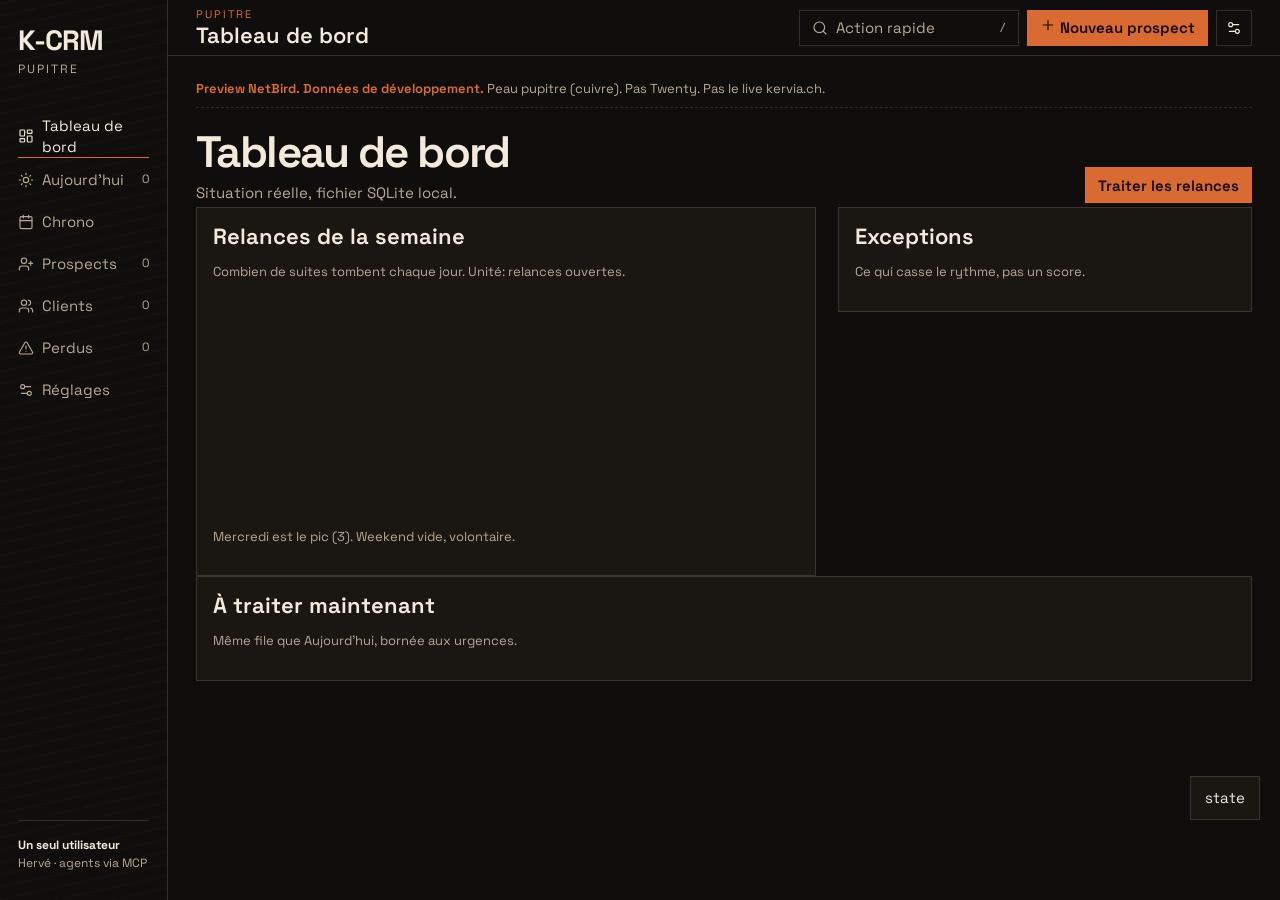
==== internal/webui/static/index.html @ 9d3b1133 "feat: email tab with N IMAP boxes and one SMTP sender Settings gains an Email tab. Add as many IMAP " ====
<!doctype html>
<html lang="fr-CH" data-theme="dark">
<head>
  <meta charset="utf-8">
  <meta name="viewport" content="width=device-width,initial-scale=1">
  <title>K-CRM</title>
  <script>
    (() => {
      try {
        const theme = localStorage.getItem("kcrm-alt-theme");
        document.documentElement.dataset.theme = theme === "light" ? "light" : "dark";
      } catch (_) {
        document.documentElement.dataset.theme = "dark";
      }
    })();
  </script>
  <link rel="stylesheet" href="pupitre.css">
</head>
<body>
  <svg width="0" height="0" aria-hidden="true" style="position:absolute">
    <defs>
      <symbol id="Settings2" viewBox="0 0 24 24"><path d="M14 17H5"/><path d="M19 7h-9"/><circle cx="17" cy="17" r="3"/><circle cx="7" cy="7" r="3"/></symbol>
      <symbol id="Minimize2" viewBox="0 0 24 24"><path d="m14 10 7-7"/><path d="M20 10h-6V4"/><path d="m3 21 7-7"/><path d="M4 14h6v6"/></symbol>
      <symbol id="Square" viewBox="0 0 24 24"><rect width="18" height="18" x="3" y="3" rx="2"/></symbol>
      <symbol id="Maximize2" viewBox="0 0 24 24"><path d="M15 3h6v6"/><path d="m21 3-7 7"/><path d="m3 21 7-7"/><path d="M9 21H3v-6"/></symbol>
      <symbol id="Search" viewBox="0 0 24 24"><circle cx="11" cy="11" r="8"/><path d="m21 21-4.3-4.3"/></symbol>
      <symbol id="Sun" viewBox="0 0 24 24"><circle cx="12" cy="12" r="4"/><path d="M12 2v2M12 20v2M4.93 4.93l1.41 1.41M17.66 17.66l1.41 1.41M2 12h2M20 12h2M4.93 19.07l1.41-1.41M17.66 6.34l1.41-1.41"/></symbol>
      <symbol id="Phone" viewBox="0 0 24 24"><path d="M22 16.92v3a2 2 0 0 1-2.18 2 19.8 19.8 0 0 1-8.63-3.07 19.5 19.5 0 0 1-6-6A19.8 19.8 0 0 1 2.12 4.18 2 2 0 0 1 4.11 2h3a2 2 0 0 1 2 1.72c.13.96.36 1.9.7 2.81a2 2 0 0 1-.45 2.11L8.09 9.91a16 16 0 0 0 6 6l1.27-1.27a2 2 0 0 1 2.11-.45c.91.34 1.85.57 2.81.7A2 2 0 0 1 22 16.92z"/></symbol>
      <symbol id="Mail" viewBox="0 0 24 24"><rect width="20" height="16" x="2" y="4" rx="2"/><path d="m22 7-8.97 5.7a1.94 1.94 0 0 1-2.06 0L2 7"/></symbol>
      <symbol id="Calendar" viewBox="0 0 24 24"><rect width="18" height="18" x="3" y="4" rx="2"/><path d="M16 2v4M8 2v4M3 10h18"/></symbol>
      <symbol id="Users" viewBox="0 0 24 24"><path d="M16 21v-2a4 4 0 0 0-4-4H6a4 4 0 0 0-4 4v2"/><circle cx="9" cy="7" r="4"/><path d="M22 21v-2a4 4 0 0 0-3-3.87M16 3.13a4 4 0 0 1 0 7.75"/></symbol>
      <symbol id="UserPlus" viewBox="0 0 24 24"><path d="M16 21v-2a4 4 0 0 0-4-4H6a4 4 0 0 0-4 4v2"/><circle cx="9" cy="7" r="4"/><line x1="19" x2="19" y1="8" y2="14"/><line x1="22" x2="16" y1="11" y2="11"/></symbol>
      <symbol id="Check" viewBox="0 0 24 24"><path d="M20 6 9 17l-5-5"/></symbol>
      <symbol id="AlertTriangle" viewBox="0 0 24 24"><path d="m21.73 18-8-14a2 2 0 0 0-3.48 0l-8 14A2 2 0 0 0 4 21h16a2 2 0 0 0 1.73-3"/><path d="M12 9v4M12 17h.01"/></symbol>
      <symbol id="LayoutDashboard" viewBox="0 0 24 24"><rect width="7" height="9" x="3" y="3" rx="1"/><rect width="7" height="5" x="14" y="3" rx="1"/><rect width="7" height="9" x="14" y="12" rx="1"/><rect width="7" height="5" x="3" y="16" rx="1"/></symbol>
      <symbol id="Plus" viewBox="0 0 24 24"><path d="M12 5v14M5 12h14"/></symbol>
    </defs>
  </svg>

  <a class="sr-only" href="#contenu">Aller au contenu</a>

  <div class="shell">
    <aside class="sidebar">
      <div class="brand-product">
        <img class="owner-avatar" id="ownerAvatar" alt="" hidden>
        <div>
          <div class="product-name">K-CRM</div>
          <div class="product-copy">pupitre</div>
        </div>
      </div>
      <nav class="nav" aria-label="Navigation principale">
        <button class="nav-btn" type="button" data-nav="dash" aria-current="page"><svg class="icon" aria-hidden="true"><use href="#LayoutDashboard"/></svg>Tableau de bord</button>
        <button class="nav-btn" type="button" data-nav="today"><svg class="icon" aria-hidden="true"><use href="#Sun"/></svg>Aujourd'hui<span class="count" data-count="today">0</span></button>
        <button class="nav-btn" type="button" data-nav="chrono"><svg class="icon" aria-hidden="true"><use href="#Calendar"/></svg>Chrono</button>
        <button class="nav-btn" type="button" data-nav="prospects"><svg class="icon" aria-hidden="true"><use href="#UserPlus"/></svg>Prospects<span class="count" data-count="prospects">0</span></button>
        <button class="nav-btn" type="button" data-nav="clients"><svg class="icon" aria-hidden="true"><use href="#Users"/></svg>Clients<span class="count" data-count="clients">0</span></button>
        <button class="nav-btn" type="button" data-nav="lost"><svg class="icon" aria-hidden="true"><use href="#AlertTriangle"/></svg>Perdus<span class="count" data-count="lost">0</span></button>
        <button class="nav-btn" type="button" data-nav="settings"><svg class="icon" aria-hidden="true"><use href="#Settings2"/></svg>Réglages</button>
      </nav>
      <div class="sidebar-foot">
        <strong>Un seul utilisateur</strong>
        <span>Hervé · agents via MCP</span>
      </div>
    </aside>

    <main class="main">
      <header class="topbar">
        <div class="crumb">
          <small>Pupitre</small>
          <strong id="pageTitle">Tableau de bord</strong>
        </div>
        <div class="top-actions">
          <button class="search-btn" type="button" id="searchBtn" aria-label="Rechercher">
            <svg class="icon" aria-hidden="true"><use href="#Search"/></svg>
            <span>Action rapide</span>
            <kbd>/</kbd>
          </button>
          <button class="btn primary" type="button" id="newPersonBtn">
            <svg class="icon" aria-hidden="true"><use href="#Plus"/></svg>
            <span>Nouveau prospect</span>
          </button>
          <button class="icon-button" id="preferencesTrigger" type="button" aria-label="Ouvrir les préférences d'interface" aria-controls="preferences" aria-expanded="false">
            <svg class="icon" aria-hidden="true"><use href="#Settings2"/></svg>
          </button>
          <section class="preferences" id="preferences" aria-labelledby="preferencesTitle" hidden>
            <h2 id="preferencesTitle">Interface</h2>
            <p>Sombre par défaut, papier en option. Pas les cinq thèmes Kervia.</p>
            <div class="setting">
              <div class="setting-head"><strong>Ambiance</strong><span id="themeStatus">Sombre</span></div>
              <div class="swatches" role="group" aria-label="Ambiance">
                <button class="chip-btn" type="button" data-theme-option="dark" aria-pressed="true">Sombre</button>
                <button class="chip-btn" type="button" data-theme-option="light" aria-pressed="false">Papier</button>
              </div>
            </div>
          </section>
        </div>
      </header>

      <div class="banner" role="status">
        <strong>Preview NetBird. Données de développement.</strong>
        Peau pupitre (cuivre). Pas Twenty. Pas le live kervia.ch.
      </div>

      <div class="content" id="contenu">
        <section class="view" id="view-dash">
          <div class="view-head">
            <div>
              <h1>Tableau de bord</h1>
              <p id="dashPeriod">Situation réelle, fichier SQLite local.</p>
            </div>
            <button class="btn primary" type="button" data-nav="today">Traiter les relances</button>
          </div>
          <div class="filters" data-filter-bar></div>
          <div class="kpis" id="dashKpis"></div>
          <div class="layout">
            <article class="panel">
              <div class="card-head">
                <div>
                  <h2>Relances de la semaine</h2>
                  <p>Combien de suites tombent chaque jour. Unité: relances ouvertes.</p>
                </div>
              </div>
              <div class="chart" id="dashChart" role="img" aria-labelledby="dashChartCaption"></div>
              <p class="chart-caption" id="dashChartCaption">Mercredi est le pic (3). Weekend vide, volontaire.</p>
              <table class="sr-only" id="dashChartTable">
                <caption>Relances par jour</caption>
                <thead><tr><th>Jour</th><th>Relances</th></tr></thead>
                <tbody></tbody>
              </table>
            </article>
            <aside class="panel">
              <h2>Exceptions</h2>
              <p>Ce qui casse le rythme, pas un score.</p>
              <div class="stack" id="dashAlerts"></div>
            </aside>
          </div>
          <div class="panel">
            <h2>À traiter maintenant</h2>
            <p>Même file que Aujourd'hui, bornée aux urgences.</p>
            <div class="stack" id="dashNow"></div>
          </div>
        </section>

        <section class="view" id="view-today" hidden>
          <div class="view-head">
            <div>
              <h1>Relances du jour</h1>
              <p>Le moteur: en retard d'abord, puis aujourd'hui, puis les prospects sans suite.</p>
            </div>
          </div>
          <div class="filters" data-filter-bar></div>
          <div class="layout">
            <div class="stack" id="todayList"></div>
            <aside class="panel" id="todayDetail" aria-live="polite"></aside>
          </div>
        </section>

        <section class="view" id="view-chrono" hidden>
          <div class="view-head">
            <div>
              <h1>Chrono</h1>
              <p>Une ligne. Les jours sont des jalons, les gens des nœuds.</p>
            </div>
          </div>
          <div class="filters" data-filter-bar></div>
          <div id="chronoList" class="chrono"></div>
        </section>

        <section class="view" id="view-prospects" hidden>
          <div class="view-head">
            <div>
              <h1>Prospects</h1>
              <p>Monde séparé. Un prospect sans relance future est cassé.</p>
            </div>
            <button class="btn primary" type="button" id="newPersonBtn2">Nouveau prospect</button>
          </div>
          <div class="filters" data-filter-bar></div>
          <div class="stack" id="prospectList"></div>
        </section>

        <section class="view" id="view-clients" hidden>
          <div class="view-head">
            <div>
              <h1>Clients</h1>
              <p>Lead validé seulement. Le suivi n'est pas obligatoire.</p>
            </div>
          </div>
          <div class="filters" data-filter-bar></div>
          <div class="stack" id="clientList"></div>
        </section>

        <section class="view" id="view-lost" hidden>
          <div class="view-head">
            <div>
              <h1>Perdus</h1>
              <p>Prospects clos. Ils restent cherchables.</p>
            </div>
          </div>
          <div class="filters" data-filter-bar></div>
          <div class="stack" id="lostList"></div>
        </section>

        <section class="view" id="view-person" hidden>
          <div class="view-head">
            <div>
              <h1 id="personTitle">Fiche</h1>
              <p id="personSub"></p>
            </div>
            <button class="btn ghost" type="button" data-nav="today">Retour</button>
          </div>
          <div class="layout">
            <article class="panel" id="personScene"></article>
            <aside class="panel" id="personActions"></aside>
          </div>
        </section>

        <section class="view" id="view-settings" hidden>
          <div class="view-head">
            <div>
              <h1>Réglages</h1>
              <p>Toi, le 2FA, les clés agent, le mail. Rien d'une équipe.</p>
            </div>
            <button class="btn ghost" type="button" id="logoutBtn">Se déconnecter</button>
          </div>
          <div class="settings-tabs" role="tablist" aria-label="Réglages">
            <button class="settings-tab" type="button" data-settings-tab="compte" role="tab" aria-selected="true" id="tabCompte">Compte</button>
            <button class="settings-tab" type="button" data-settings-tab="email" role="tab" aria-selected="false" id="tabEmail">Email</button>
          </div>
          <div class="settings-grid" id="settingsPaneCompte" role="tabpanel" aria-labelledby="tabCompte">
            <article class="panel">
              <h2>Profil</h2>
              <p>Identifiant unique. L'avatar s'affiche dans la barre.</p>
              <div class="avatar-row">
                <img class="owner-avatar lg" id="settingsAvatar" alt="" hidden>
                <div class="avatar-fallback" id="settingsAvatarFallback">H</div>
                <div>
                  <p class="setting-id" id="settingsUser">-</p>
                  <button class="btn" type="button" id="avatarPick">Choisir une photo</button>
                  <input id="avatarFile" type="file" accept="image/jpeg,image/png" hidden>
                </div>
              </div>
              <p class="form-error" id="avatarErr" aria-live="polite"></p>
            </article>

            <article class="panel">
              <h2>Ambiance</h2>
              <p>Sombre par défaut, papier en option.</p>
              <div class="swatches" role="group" aria-label="Ambiance">
                <button class="chip-btn" type="button" data-theme-option="dark" aria-pressed="true">Sombre</button>
                <button class="chip-btn" type="button" data-theme-option="light" aria-pressed="false">Papier</button>
              </div>
            </article>

            <article class="panel">
              <h2>Mot de passe</h2>
              <p>Dix caractères minimum. Le code 2FA confirme le changement.</p>
              <form class="gate-form" id="passwordForm">
                <div class="field"><label for="pwCurrent">Actuel</label><input id="pwCurrent" type="password" required autocomplete="current-password"></div>
                <div class="field"><label for="pwNext">Nouveau</label><input id="pwNext" type="password" required minlength="10" autocomplete="new-password"></div>
                <div class="field"><label for="pwCode">Code 2FA</label><input id="pwCode" inputmode="numeric" maxlength="6" required></div>
                <p class="form-error" id="pwErr" aria-live="polite"></p>
                <button class="btn primary" type="submit">Changer le mot de passe</button>
              </form>
            </article>

            <article class="panel">
              <h2>2FA</h2>
              <p>Obligatoire. Un nouvel authenticator remplace l'ancien après confirmation.</p>
              <form class="gate-form" id="totpStartForm">
                <div class="field"><label for="totpPass">Mot de passe</label><input id="totpPass" type="password" required></div>
                <div class="field"><label for="totpOld">Code actuel</label><input id="totpOld" inputmode="numeric" maxlength="6" required></div>
                <button class="btn" type="submit">Générer un nouveau secret</button>
              </form>
              <form class="gate-form" id="totpConfirmForm" hidden>
                <p class="secret-box" id="totpSecret"></p>
                <div class="field"><label for="totpNew">Nouveau code</label><input id="totpNew" inputmode="numeric" maxlength="6" required></div>
                <button class="btn primary" type="submit">Activer ce 2FA</button>
              </form>
              <p class="form-error" id="totpErr" aria-live="polite"></p>
            </article>

            <article class="panel settings-wide">
              <h2>Clés agent</h2>
              <p>API et MCP. Le secret n'apparaît qu'une fois. Il en faut au moins une.</p>
              <form class="key-create" id="keyForm">
                <div class="field"><label for="keyName">Nom</label><input id="keyName" required placeholder="rita, hermes, mac…"></div>
                <button class="btn primary" type="submit">Créer une clé</button>
              </form>
              <p class="secret-box" id="keyOnce" hidden></p>
              <div class="stack" id="keyList"></div>
              <p class="form-error" id="keyErr" aria-live="polite"></p>
            </article>

            <article class="panel settings-wide">
              <h2>Sauvegardes</h2>
              <p>Copies SQLite locales. Restaurer remplace le carnet au prochain démarrage.</p>
              <button class="btn primary" type="button" id="backupNow">Sauvegarder maintenant</button>
              <div class="stack" id="backupList"></div>
              <p class="form-error" id="backupErr" aria-live="polite"></p>
            </article>
          </div>
          <div class="settings-grid" id="settingsPaneEmail" role="tabpanel" aria-labelledby="tabEmail" hidden>
            <article class="panel settings-wide">
              <h2>Compte d'envoi</h2>
              <p>Un seul. SMTP. Sert à envoyer. Mot de passe jamais réaffiché. Tester authentifie sans envoyer de message.</p>
              <form class="mail-form" id="smtpForm">
                <input id="smtpId" type="hidden">
                <div class="field"><label for="smtpName">Nom</label><input id="smtpName" required placeholder="Net6 envoi"></div>
                <div class="field"><label for="smtpHost">Hôte</label><input id="smtpHost" required placeholder="smtp.net6.ch" autocomplete="off"></div>
                <div class="field"><label for="smtpPort">Port</label><input id="smtpPort" inputmode="numeric" placeholder="587"></div>
                <div class="field"><label for="smtpSec">Sécurité</label>
                  <select id="smtpSec">
                    <option value="starttls" selected>STARTTLS</option>
                    <option value="tls">TLS</option>
                    <option value="none">Aucune</option>
                  </select>
                </div>
                <div class="field"><label for="smtpUser">Identifiant</label><input id="smtpUser" required autocomplete="off"></div>
                <div class="field"><label for="smtpPass">Mot de passe</label><input id="smtpPass" type="password" autocomplete="new-password" placeholder="inchangé si vide"></div>
                <div class="field"><label for="smtpFrom">Adresse d'envoi</label><input id="smtpFrom" required placeholder="herve@net6.ch"></div>
                <div class="mail-actions">
                  <button class="btn primary" type="submit">Enregistrer</button>
                  <button class="btn" type="button" id="smtpTest">Tester</button>
                </div>
              </form>
              <p class="secret-box" id="smtpOut" hidden></p>
              <p class="form-error" id="smtpErr" aria-live="polite"></p>
            </article>

            <article class="panel settings-wide">
              <h2>Boîtes à collecter</h2>
              <p>Autant que tu veux. IMAP. Préfère un dossier dédié plutôt que toute la boîte. Tester ouvre une session et se déconnecte, sans lire le courrier. Pas de relève automatique.</p>
              <form class="mail-form" id="imapForm">
                <div class="field"><label for="imapName">Nom</label><input id="imapName" required placeholder="CRM net6"></div>
                <div class="field"><label for="imapHost">Hôte</label><input id="imapHost" required placeholder="imap.net6.ch" autocomplete="off"></div>
                <div class="field"><label for="imapPort">Port</label><input id="imapPort" inputmode="numeric" placeholder="993"></div>
                <div class="field"><label for="imapSec">Sécurité</label>
                  <select id="imapSec">
                    <option value="tls" selected>TLS</option>
                    <option value="starttls">STARTTLS</option>
                    <option value="none">Aucune</option>
                  </select>
                </div>
                <div class="field"><label for="imapUser">Identifiant</label><input id="imapUser" required autocomplete="off"></div>
                <div class="field"><label for="imapPass">Mot de passe</label><input id="imapPass" type="password" required autocomplete="new-password"></div>
                <div class="field"><label for="imapFolder">Dossier</label><input id="imapFolder" placeholder="INBOX" value="INBOX"></div>
                <div class="mail-actions">
                  <button class="btn primary" type="submit">Ajouter</button>
                </div>
              </form>
              <div class="stack" id="imapList"></div>
              <p class="form-error" id="imapErr" aria-live="polite"></p>
            </article>

            <article class="panel settings-wide">
              <h2>Parseur</h2>
              <p>RFC822 à la main. Une note seulement si l'expéditeur (ou un destinataire) est déjà au carnet. Listes, bounces, noreply, réponses auto et messages vides : refusés. Jamais de nouvelle fiche.</p>
              <form id="ingestForm">
                <div class="field"><label for="ingestFile">Fichier .eml</label><input id="ingestFile" type="file" accept=".eml,message/rfc822,text/plain"></div>
                <div class="field"><label for="ingestRaw">Ou message brut</label><textarea id="ingestRaw" rows="8" placeholder="From: …"></textarea></div>
                <button class="btn primary" type="submit">Parser et classer</button>
              </form>
              <p id="ingestOut" class="secret-box" hidden></p>
              <p class="form-error" id="ingestErr" aria-live="polite"></p>
            </article>
          </div>
        </section>
      </div>
    </main>
  </div>

  <nav class="mobile-nav" aria-label="Navigation mobile">
    <button class="nav-btn" type="button" data-nav="dash" aria-current="page"><svg class="icon" aria-hidden="true"><use href="#LayoutDashboard"/></svg>Tableau</button>
    <button class="nav-btn" type="button" data-nav="today"><svg class="icon" aria-hidden="true"><use href="#Sun"/></svg>Relances</button>
    <button class="nav-btn" type="button" data-nav="chrono"><svg class="icon" aria-hidden="true"><use href="#Calendar"/></svg>Chrono</button>
    <button class="nav-btn" type="button" data-nav="prospects"><svg class="icon" aria-hidden="true"><use href="#UserPlus"/></svg>Prospects</button>
    <button class="nav-btn" type="button" data-nav="clients"><svg class="icon" aria-hidden="true"><use href="#Users"/></svg>Clients</button>
    <button class="nav-btn" type="button" data-nav="lost"><svg class="icon" aria-hidden="true"><use href="#AlertTriangle"/></svg>Perdus</button>
  </nav>

  <div class="overlay" id="dialog" hidden>
    <form class="dialog" id="dialogForm">
      <h2 id="dialogTitle">Action</h2>
      <p id="dialogCopy"></p>
      <div class="field" id="dialogFieldWrap">
        <label for="dialogField">Nouvelle date</label>
        <input id="dialogField" name="value" type="date">
      </div>
      <div class="field" id="dialogWhyWrap" hidden>
        <label for="dialogWhy">Pourquoi</label>
        <input id="dialogWhy" name="why">
      </div>
      <div class="field" id="dialogNoteWrap" hidden>
        <label for="dialogNote">Note</label>
        <textarea id="dialogNote" name="note" rows="4"></textarea>
      </div>
      <div class="dialog-foot">
        <button class="btn ghost" type="button" id="dialogCancel">Annuler</button>
        <button class="btn primary" type="submit" id="dialogOk">Confirmer</button>
      </div>
    </form>
  </div>

  <div class="overlay" id="create" hidden>
    <form class="dialog" id="createForm">
      <h2>Nouveau prospect</h2>
      <p>Toujours un prospect. Client seulement après validation du lead. Une relance à venir est obligatoire.</p>
      <div class="form-grid">
        <div class="field"><label for="cName">Nom</label><input id="cName" name="name" required autocomplete="name"></div>
        <div class="field"><label for="cOrg">Organisation</label><input id="cOrg" name="org"></div>
        <div class="field"><label for="cPole">Pôle</label>
          <select id="cPole" name="pole" required>
            <option value="Kervia">Kervia</option>
            <option value="Exonik">Exonik</option>
            <option value="EmoSana">EmoSana</option>
            <option value="OP3">OP3</option>
            <option value="perso">perso</option>
          </select>
        </div>
        <div class="field"><label for="cPhone">Téléphone</label><input id="cPhone" name="phone" type="tel"></div>
        <div class="field"><label for="cMail">E-mail</label><input id="cMail" name="email" type="email"></div>
        <div class="field full"><label for="cLead">Besoin, une phrase</label><input id="cLead" name="lead" required></div>
        <div class="field"><label for="cWhen">Première relance</label><input id="cWhen" name="when" type="date" required></div>
        <div class="field"><label for="cWhy">Pourquoi relancer</label><input id="cWhy" name="why" required></div>
      </div>
      <p class="form-error" id="createError" aria-live="polite"></p>
      <div class="dialog-foot">
        <button class="btn ghost" type="button" id="createCancel">Annuler</button>
        <button class="btn primary" type="submit">Créer le prospect</button>
      </div>
    </form>
  </div>

  <div class="overlay" id="palette" hidden>
    <div class="dialog palette" role="dialog" aria-label="Action rapide">
      <input id="paletteInput" type="search" placeholder="Nom, note, téléphone, verbe…" autocomplete="off">
      <p class="palette-hint">N nouveau · 1 fait demain · Esc ferme</p>
      <div class="palette-list" id="paletteList"></div>
    </div>
  </div>

  <input id="importFile" type="file" accept=".csv,text/csv" hidden>

  <div class="toast" id="toast" hidden role="status"></div>
  <p class="sr-only" id="interfaceAnnouncement" aria-live="polite"></p>

  <script src="app.js"></script>
</body>
</html>
---- internal/webui/static/pupitre.css ----
@font-face {
  font-family: "Space Grotesk";
  src: url("fonts/SpaceGrotesk-Variable.woff2") format("woff2");
  font-weight: 400 700;
  font-style: normal;
  font-display: swap;
}

:root {
  --ink: #100e0c;
  --ink-2: #1a1612;
  --paper: #efe4cf;
  --ivory: #f3eadc;
  --mute: #b9a894;
  --line: rgba(243, 234, 220, 0.14);
  --copper: #d86a32;
  --copper-ink: #1a0d06;
  --danger: #e24b4b;
  --wait: #e0a54a;
  --ok: #6ea37a;
  --display: "Space Grotesk", ui-sans-serif, system-ui, sans-serif;
  --sans: "Space Grotesk", ui-sans-serif, system-ui, sans-serif;
  --bg: var(--ink);
  --fg: var(--ivory);
  --surface: var(--ink-2);
  --pad: 20px;
}

html[data-theme="light"] {
  --bg: #efe4cf;
  --fg: #1a1612;
  --surface: #f7f0e4;
  --mute: #6d6154;
  --line: rgba(26, 22, 18, 0.14);
  --copper: #b3501f;
  --copper-ink: #fff7ee;
}

*, *::before, *::after { box-sizing: border-box; }
html, body { min-height: 100%; }
body {
  margin: 0;
  background: var(--bg);
  color: var(--fg);
  font: 15px/1.45 var(--sans);
}
button, input, select, textarea { font: inherit; color: inherit; }
button { touch-action: manipulation; cursor: pointer; }

.sr-only {
  position: absolute; width: 1px; height: 1px; overflow: hidden;
  clip: rect(0,0,0,0); white-space: nowrap; border: 0; padding: 0; margin: -1px;
}

.icon {
  width: 16px; height: 16px; fill: none; stroke: currentColor;
  stroke-width: 1.7; stroke-linecap: round; stroke-linejoin: round; flex: 0 0 auto;
}

.shell {
  min-height: 100vh;
  display: grid;
  grid-template-columns: 168px minmax(0, 1fr);
}

.sidebar {
  position: sticky; top: 0; height: 100vh;
  padding: 28px 18px;
  border-right: 1px solid var(--line);
  display: flex; flex-direction: column;
  background:
    repeating-linear-gradient(
      -12deg,
      transparent,
      transparent 11px,
      rgba(216, 106, 50, 0.04) 11px,
      rgba(216, 106, 50, 0.04) 12px
    );
}

.brand-product { display: flex; align-items: center; gap: 12px; }
.owner-avatar {
  width: 40px; height: 40px; object-fit: cover;
  border: 1px solid var(--line); background: var(--surface);
}
a.chip { text-decoration: none; color: inherit; }
.owner-avatar.lg { width: 72px; height: 72px; }
.avatar-fallback {
  width: 72px; height: 72px; display: grid; place-items: center;
  border: 1px solid var(--line); background: var(--copper); color: var(--copper-ink);
  font: 700 22px/1 var(--display);
}
.avatar-row { display: flex; align-items: center; gap: 16px; }
.setting-id { margin: 0 0 8px; font: 600 20px/1.2 var(--display); }
.settings-grid {
  display: grid; gap: 16px;
  grid-template-columns: repeat(auto-fit, minmax(280px, 1fr));
}
.settings-wide { grid-column: 1 / -1; }
.settings-tabs { display: flex; gap: 8px; margin: 0 0 16px; }
.settings-tab {
  min-height: 44px;
  padding: 0 16px;
  border: 1px solid var(--line);
  background: transparent;
  color: var(--mute);
}
.settings-tab[aria-selected="true"] {
  background: var(--copper);
  color: var(--copper-ink);
  border-color: var(--copper);
}
.mail-form {
  display: grid;
  gap: 12px;
  grid-template-columns: repeat(auto-fit, minmax(180px, 1fr));
}
.mail-form .mail-actions { grid-column: 1 / -1; display: flex; gap: 8px; }
.mail-form select {
  min-height: 44px;
  width: 100%;
  border: 1px solid var(--line);
  background: var(--bg);
  color: var(--fg);
  padding: 0 12px;
}
.key-create { display: flex; gap: 8px; align-items: end; }
.key-create .field { flex: 1; margin: 0; }
.key-row {
  display: flex; align-items: center; gap: 12px;
  padding: 10px 0; border-bottom: 1px solid var(--line);
}
.key-row code { color: var(--mute); font-size: 12px; }
.product-name {
  margin: 0;
  font: 700 28px/0.9 var(--display);
  letter-spacing: -0.04em;
  text-transform: none;
}
.product-copy {
  margin-top: 8px;
  color: var(--mute);
  font-size: 12px;
  letter-spacing: 0.16em;
  text-transform: uppercase;
}

.nav { display: grid; gap: 2px; margin-top: 36px; }
.nav-btn {
  min-height: 40px;
  display: flex; align-items: center; gap: 8px;
  width: 100%; padding: 0;
  border: 0; background: transparent;
  color: var(--mute); text-align: left;
}
.nav-btn .count {
  margin-left: auto; font-variant-numeric: tabular-nums; font-size: 12px;
}
.nav-btn[aria-current="page"] {
  color: var(--fg);
  box-shadow: inset 0 -1px 0 var(--copper);
}

.sidebar-foot {
  margin-top: auto; padding-top: 16px;
  border-top: 1px solid var(--line);
  color: var(--mute); font-size: 12px;
}
.sidebar-foot strong { display: block; color: var(--fg); font-family: var(--display); }

.main { min-width: 0; }
.topbar {
  position: relative;
  height: 56px;
  display: flex; align-items: center; gap: 16px;
  padding: 0 28px;
  border-bottom: 1px solid var(--line);
}
.crumb small {
  display: block;
  color: var(--copper);
  font-size: 11px;
  letter-spacing: 0.18em;
  text-transform: uppercase;
}
.crumb strong {
  font: 600 22px/1.1 var(--display);
}

.top-actions { margin-left: auto; display: flex; align-items: center; gap: 8px; }

.icon-button, .search-btn, .btn, .chip-btn {
  min-height: 36px;
  border: 1px solid var(--line);
  background: transparent;
  color: var(--fg);
  padding: 0 12px;
}
.icon-button { width: 36px; padding: 0; display: grid; place-items: center; }
.search-btn {
  min-width: 220px; display: inline-flex; align-items: center; gap: 8px; color: var(--mute);
}
.search-btn kbd { margin-left: auto; font-size: 11px; color: var(--mute); }
.btn.primary { background: var(--copper); color: var(--copper-ink); border-color: var(--copper); font-weight: 650; }
.btn.ghost { border-color: transparent; color: var(--mute); }
.btn.danger { color: var(--danger); border-color: var(--danger); }

.icon-button:focus-visible, .search-btn:focus-visible, .btn:focus-visible,
.nav-btn:focus-visible, .chip-btn:focus-visible, .relance:focus-visible, .person-row:focus-visible {
  outline: 2px solid var(--copper); outline-offset: 3px;
}

.preferences {
  position: absolute; top: 56px; right: 28px; z-index: 40;
  width: 280px; padding: 16px;
  border: 1px solid var(--line); background: var(--surface);
}
.preferences[hidden] { display: none; }
.preferences h2 { margin: 0; font: 600 20px/1.2 var(--display); }
.preferences > p { color: var(--mute); font-size: 13px; }
.swatches, .size-group { display: flex; gap: 8px; }
.swatch, .choice { width: 36px; height: 36px; border: 1px solid var(--line); background: transparent; }
.swatch[aria-pressed="true"], .choice[aria-pressed="true"] { border-color: var(--copper); }

.banner {
  margin: 16px 28px 0;
  padding: 8px 0;
  border-bottom: 1px dashed var(--line);
  color: var(--mute); font-size: 13px;
}
.banner strong { color: var(--copper); font-weight: 650; }

.content { padding: 24px 28px 80px; display: grid; gap: 22px; }
.view[hidden] { display: none; }

.view-head { display: flex; justify-content: space-between; gap: 16px; align-items: end; }
.view-head h1 {
  margin: 0;
  font: 650 44px/0.95 var(--display);
  letter-spacing: -0.035em;
}
.view-head p { margin: 8px 0 0; color: var(--mute); max-width: 42rem; }

.layout { display: grid; grid-template-columns: minmax(0, 1.2fr) minmax(260px, 0.8fr); gap: 22px; align-items: start; }
.stack { display: grid; gap: 10px; }

.section-label {
  margin: 8px 0 0;
  color: var(--copper);
  font-size: 11px; letter-spacing: 0.18em; text-transform: uppercase;
}

.relance, .person-row, .panel, .kpi {
  border: 1px solid var(--line);
  background: var(--surface);
  border-radius: 0;
}

.relance, .person-row {
  width: 100%; display: grid;
  grid-template-columns: 4px minmax(0, 1fr) auto;
  gap: 12px; padding: 14px 14px 14px 0;
  text-align: left; color: inherit;
}

.mark { width: 4px; align-self: stretch; background: var(--line); }
.mark.late { background: var(--danger); }
.mark.today { background: var(--copper); }
.mark.orphan { background: var(--wait); }
.mark.ok { background: var(--ok); }

.who { display: flex; gap: 12px; align-items: center; min-width: 0; }
.who b { display: block; font-family: var(--display); font-size: 18px; font-weight: 650; }
.who small { display: block; color: var(--mute); }

.avatar {
  width: 36px; height: 36px; display: grid; place-items: center;
  background: var(--copper); color: var(--copper-ink);
  font: 700 12px/1 var(--display);
}

.meta { display: flex; flex-wrap: wrap; gap: 6px; margin-top: 8px; }
.chip {
  display: inline-flex; align-items: center; gap: 4px;
  min-height: 22px; padding: 0 7px;
  border: 1px solid var(--line); color: var(--mute); font-size: 12px;
}
.chip.late { color: var(--danger); }
.chip.world-prospect { color: var(--wait); }
.chip.world-client { color: var(--ok); }

.actions { display: flex; flex-wrap: wrap; gap: 6px; align-self: center; }
.actions .btn { min-height: 32px; }

.panel { padding: 16px; }
.panel h2 { margin: 0; font: 650 22px/1.15 var(--display); }
.scene-name { margin: 8px 0 0; font: 650 28px/1.1 var(--display); }
.next-action {
  margin-top: 16px; padding: 12px 0;
  border-top: 1px solid var(--line); border-bottom: 1px solid var(--line);
}
.next-action strong { display: block; font-family: var(--display); font-size: 18px; }
.next-action span { color: var(--mute); font-size: 13px; }

.timeline { margin-top: 16px; }
.event { display: grid; grid-template-columns: 12px 1fr; gap: 12px; padding: 8px 0; }
.event-icon { width: 12px; height: 12px; margin-top: 6px; border-radius: 50%; background: var(--copper); color: transparent; overflow: hidden; }
.event p { margin: 2px 0 0; color: var(--mute); }
.event time { color: var(--mute); font-size: 12px; }

.empty { padding: 28px; border: 1px dashed var(--line); color: var(--mute); text-align: center; }

.kpis { display: grid; grid-template-columns: 1.4fr 1fr 1fr 1fr; gap: 10px; }
.kpi {
  display: grid; grid-template-columns: 4px 1fr; gap: 0 12px; padding: 14px 14px 14px 0;
}
.kpi .mark { grid-row: 1 / span 4; }
.kpi strong { font: 650 48px/0.9 var(--display); letter-spacing: -0.04em; }
.kpi b { font-family: var(--display); }
.kpi small { color: var(--mute); font-size: 13px; }

.card-head p, .panel > p { color: var(--mute); font-size: 13px; }
.chart {
  height: 220px; display: grid; grid-template-columns: repeat(7, 1fr);
  align-items: end; gap: 8px; padding: 12px 0;
}
.bar-col { display: flex; flex-direction: column; align-items: center; justify-content: end; height: 100%; gap: 4px; }
.bar { width: 100%; max-width: 18px; min-height: 3px; background: var(--copper); }
.bar-col b { font-size: 12px; }
.bar-col small, .chart-caption { color: var(--mute); font-size: 12px; }

.filters { margin-bottom: 4px; }
.filter-row { display: flex; flex-wrap: wrap; gap: 6px; align-items: center; }
.filter-label { color: var(--mute); font-size: 11px; letter-spacing: 0.16em; text-transform: uppercase; }
.chip-btn { min-height: 30px; border-radius: 0; }
.chip-btn[aria-pressed="true"] { background: var(--copper); color: var(--copper-ink); border-color: var(--copper); }
.filter-active { color: var(--mute); font-size: 13px; }

.overlay {
  position: fixed; inset: 0; z-index: 60;
  display: grid; place-items: center; padding: 20px;
  background: rgba(8, 6, 4, 0.72);
}
.overlay[hidden] { display: none; }
.dialog {
  width: min(640px, 100%);
  max-height: min(90vh, 720px); overflow: auto;
  padding: 22px; border: 1px solid var(--line); background: var(--bg);
}
.dialog h2 { margin: 0; font: 650 28px/1.1 var(--display); }
.dialog p { color: var(--mute); }
.form-grid { display: grid; grid-template-columns: 1fr 1fr; gap: 12px; }
.form-grid .full { grid-column: 1 / -1; }
.field { display: grid; gap: 4px; }
.field label { font-size: 12px; letter-spacing: 0.08em; text-transform: uppercase; color: var(--mute); }
.field input, .field textarea, .field select {
  width: 100%; min-height: 40px; padding: 0 10px;
  border: 0; border-bottom: 1px solid var(--line);
  background: transparent; color: var(--fg); border-radius: 0;
}
.form-error { color: var(--danger); font-size: 13px; }
.presets { display: flex; flex-wrap: wrap; gap: 6px; margin-bottom: 8px; }
.palette { width: min(520px, 100%); padding: 16px; }
.palette input[type="search"] {
  width: 100%; min-height: 48px; padding: 0 12px;
  border: 0; border-bottom: 1px solid var(--line);
  background: transparent; color: var(--fg); font-size: 18px;
}
.palette-hint { color: var(--mute); font-size: 12px; }
.palette-hint kbd { border: 1px solid var(--line); padding: 0 5px; }
.palette-list { display: grid; gap: 4px; margin-top: 10px; }
.palette-item {
  display: flex; justify-content: space-between; align-items: baseline; gap: 12px;
  width: 100%; min-height: 44px; padding: 8px 10px;
  border: 1px solid var(--line); background: transparent; text-align: left;
}
.palette-item b { font-family: var(--display); }
.palette-item small { color: var(--mute); }
.palette-item:hover, .palette-item[data-first] { border-color: var(--copper); }
.dialog-foot { display: flex; justify-content: flex-end; gap: 8px; margin-top: 16px; }

.chrono { max-width: 760px; }
.tl {
  list-style: none;
  margin: 0;
  padding: 8px 0 24px 0;
  position: relative;
}
.tl::before {
  content: "";
  position: absolute;
  left: 7px;
  top: 10px;
  bottom: 10px;
  width: 1px;
  background: var(--copper);
  opacity: 0.45;
}
.tl-flag, .tl-node {
  position: relative;
  padding: 0 0 22px 36px;
}
.tl-dot {
  position: absolute;
  left: 0;
  top: 8px;
  width: 15px;
  height: 15px;
  border-radius: 50%;
  background: var(--copper);
  box-shadow: 0 0 0 3px var(--bg);
}
.tl-dot.late { background: var(--danger); }
.tl-dot.today { background: var(--copper); }
.tl-dot.orphan { background: var(--wait); }
.tl-dot.ok { background: var(--ok); }
.tl-dot-flag {
  width: 9px;
  height: 9px;
  left: 3px;
  top: 10px;
  background: var(--mute);
}
.tl-flag-copy small {
  display: block;
  color: var(--copper);
  font-size: 11px;
  letter-spacing: 0.16em;
  text-transform: uppercase;
}
.tl-flag-copy h2 {
  margin: 2px 0 0;
  font: 650 22px/1.15 var(--display);
  text-transform: capitalize;
}
.tl-card {
  display: grid;
  gap: 10px;
  padding: 12px 0 4px;
  border-bottom: 1px solid var(--line);
  cursor: pointer;
}
.tl-card .actions { justify-content: flex-start; }

.toast {
  position: fixed; z-index: 70; right: 20px; bottom: 80px;
  padding: 10px 14px; border: 1px solid var(--line); background: var(--surface);
}

.mobile-nav { display: none; }

@media (max-width: 1024px) {
  .layout { grid-template-columns: 1fr; }
  .kpis { grid-template-columns: 1fr 1fr; }
}
@media (max-width: 767px) {
  .shell { display: block; }
  .sidebar { display: none; }
  .main { padding-bottom: 76px; }
  .search-btn span, .search-btn kbd, #newPersonBtn span { display: none; }
  .search-btn { min-width: 40px; width: 40px; padding: 0; justify-content: center; }
  .kpis, .form-grid, .day-block { grid-template-columns: 1fr; }
  .view-head h1 { font-size: 32px; }
  .mobile-nav {
    position: fixed; left: 10px; right: 10px; bottom: 8px; z-index: 35;
    display: grid; grid-template-columns: repeat(5, 1fr);
    border: 1px solid var(--line); background: var(--bg);
  }
  .mobile-nav .nav-btn {
    min-height: 44px; flex-direction: column; justify-content: center; gap: 2px; font-size: 11px;
  }
  .field input, .field textarea, .field select { font-size: 16px; min-height: 44px; }
}
@media (prefers-reduced-motion: reduce) {
  *, *::before, *::after { transition-duration: 1ms !important; animation-duration: 1ms !important; }
}

.gate-stage {
  min-height: calc(100vh - 64px);
  display: grid;
  place-items: center;
  padding: 32px 28px 48px;
}
.gate-card {
  width: min(420px, 100%);
  padding: 28px 0 8px;
}
.gate-card .overline {
  display: flex; align-items: center; gap: 8px;
  color: var(--copper);
  font-size: 11px; letter-spacing: 0.18em; text-transform: uppercase; font-weight: 650;
}
.gate-card h1 {
  margin: 10px 0 0;
  font: 650 40px/0.95 var(--display);
  letter-spacing: -0.035em;
}
.gate-card .intro { margin: 10px 0 28px; color: var(--mute); max-width: 36rem; }
.gate-form { display: grid; gap: 18px; }
.gate-form .field input {
  min-height: 44px;
  font-size: 16px;
}
.pw-wrap { position: relative; }
.pw-wrap input { padding-right: 48px; }
.pw-toggle {
  position: absolute; right: 0; top: 0;
  width: 44px; height: 44px;
  display: grid; place-items: center;
  border: 0; background: transparent; color: var(--mute);
}
.gate-submit {
  width: 100%; min-height: 44px;
  margin-top: 4px;
}
.gate-note {
  display: flex; align-items: center; gap: 8px;
  margin-top: 22px; color: var(--mute); font-size: 12px;
}
.step-dots { display: flex; gap: 6px; margin: 0 0 18px; }
.step-dots span {
  width: 28px; height: 3px; background: var(--line);
}
.step-dots span[aria-current="true"] { background: var(--copper); }
.secret-box {
  padding: 12px 0;
  border-top: 1px solid var(--line);
  border-bottom: 1px solid var(--line);
  font-family: ui-monospace, monospace;
  font-size: 13px;
  word-break: break-all;
  color: var(--fg);
}
.gate-card .dialog-foot { justify-content: stretch; margin-top: 8px; }
.gate-card .dialog-foot .btn { flex: 1; min-height: 44px; }
@media (max-width: 767px) {
  .gate-stage { min-height: calc(100vh - 58px); padding: 20px 16px 32px; }
}
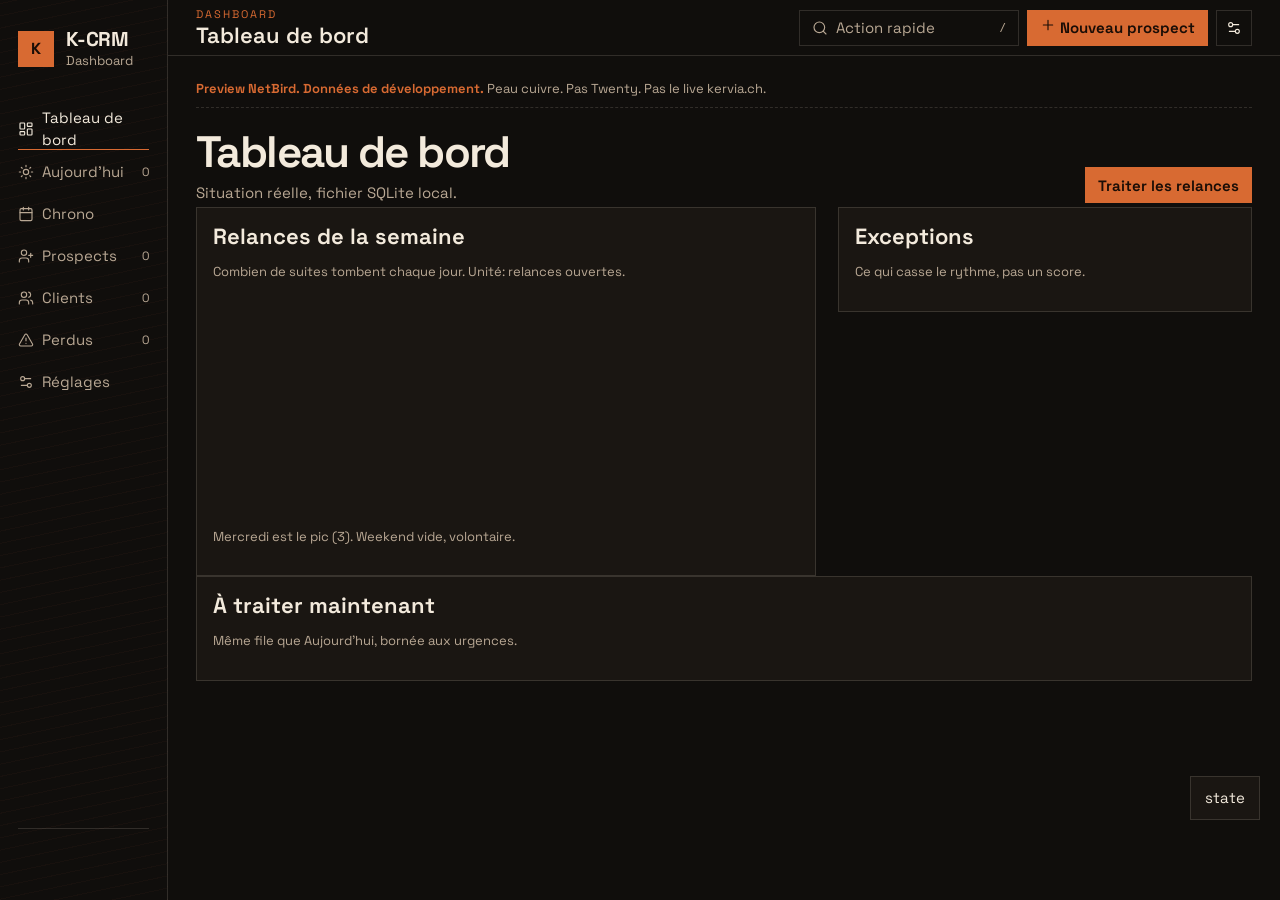
==== commit b7b4a512: "fix: dashboard wordmark, enrolled name in sidebar, copper K mark" ====
--- a/internal/webui/static/index.html
+++ b/internal/webui/static/index.html
@@ -42,10 +42,10 @@
   <div class="shell">
     <aside class="sidebar">
       <div class="brand-product">
-        <img class="owner-avatar" id="ownerAvatar" alt="" hidden>
-        <div>
+        <div class="brand-mark" aria-hidden="true">K</div>
+        <div class="brand-text">
           <div class="product-name">K-CRM</div>
-          <div class="product-copy">pupitre</div>
+          <div class="product-copy">Dashboard</div>
         </div>
       </div>
       <nav class="nav" aria-label="Navigation principale">
@@ -58,15 +58,15 @@
         <button class="nav-btn" type="button" data-nav="settings"><svg class="icon" aria-hidden="true"><use href="#Settings2"/></svg>Réglages</button>
       </nav>
       <div class="sidebar-foot">
-        <strong>Un seul utilisateur</strong>
-        <span>Hervé · agents via MCP</span>
+        <img class="owner-avatar" id="ownerAvatar" alt="" hidden>
+        <strong id="ownerName"></strong>
       </div>
     </aside>
 
     <main class="main">
       <header class="topbar">
         <div class="crumb">
-          <small>Pupitre</small>
+          <small>Dashboard</small>
           <strong id="pageTitle">Tableau de bord</strong>
         </div>
         <div class="top-actions">
@@ -98,7 +98,7 @@
 
       <div class="banner" role="status">
         <strong>Preview NetBird. Données de développement.</strong>
-        Peau pupitre (cuivre). Pas Twenty. Pas le live kervia.ch.
+        Peau cuivre. Pas Twenty. Pas le live kervia.ch.
       </div>
 
       <div class="content" id="contenu">
@@ -272,6 +272,8 @@
                 <button class="btn" type="submit">Générer un nouveau secret</button>
               </form>
               <form class="gate-form" id="totpConfirmForm" hidden>
+                <img id="totpQR" class="totp-qr" alt="QR code 2FA" hidden>
+                <p class="gate-note" style="margin-top:8px">Scanne, ou tape le secret.</p>
                 <p class="secret-box" id="totpSecret"></p>
                 <div class="field"><label for="totpNew">Nouveau code</label><input id="totpNew" inputmode="numeric" maxlength="6" required></div>
                 <button class="btn primary" type="submit">Activer ce 2FA</button>
--- a/internal/webui/static/pupitre.css
+++ b/internal/webui/static/pupitre.css
@@ -78,10 +78,19 @@
     );
 }
 
-.brand-product { display: flex; align-items: center; gap: 12px; }
+.brand-product { display: flex; align-items: center; gap: 12px; min-width: 0; }
+.brand-mark {
+  flex: 0 0 36px;
+  width: 36px; height: 36px;
+  display: grid; place-items: center;
+  background: var(--copper); color: var(--copper-ink);
+  font: 700 16px/1 var(--display);
+}
+.brand-text { min-width: 0; }
 .owner-avatar {
-  width: 40px; height: 40px; object-fit: cover;
+  width: 32px; height: 32px; object-fit: cover;
   border: 1px solid var(--line); background: var(--surface);
+  flex-shrink: 0;
 }
 a.chip { text-decoration: none; color: inherit; }
 .owner-avatar.lg { width: 72px; height: 72px; }
@@ -133,16 +142,16 @@
 .key-row code { color: var(--mute); font-size: 12px; }
 .product-name {
   margin: 0;
-  font: 700 28px/0.9 var(--display);
-  letter-spacing: -0.04em;
+  font: 700 20px/1.1 var(--display);
+  letter-spacing: -0.03em;
+  white-space: nowrap;
+}
+.product-copy {
+  margin-top: 2px;
+  color: var(--mute);
+  font-size: 13px;
+  letter-spacing: 0;
   text-transform: none;
-}
-.product-copy {
-  margin-top: 8px;
-  color: var(--mute);
-  font-size: 12px;
-  letter-spacing: 0.16em;
-  text-transform: uppercase;
 }
 
 .nav { display: grid; gap: 2px; margin-top: 36px; }
@@ -164,9 +173,17 @@
 .sidebar-foot {
   margin-top: auto; padding-top: 16px;
   border-top: 1px solid var(--line);
+  display: flex; align-items: center; gap: 10px;
   color: var(--mute); font-size: 12px;
-}
-.sidebar-foot strong { display: block; color: var(--fg); font-family: var(--display); }
+  min-height: 44px;
+}
+.sidebar-foot strong {
+  display: block;
+  color: var(--fg);
+  font-family: var(--display);
+  font-size: 14px;
+  word-break: break-word;
+}
 
 .main { min-width: 0; }
 .topbar {
@@ -522,6 +539,16 @@
   width: 28px; height: 3px; background: var(--line);
 }
 .step-dots span[aria-current="true"] { background: var(--copper); }
+.totp-qr {
+  display: block;
+  width: 180px;
+  height: 180px;
+  padding: 12px;
+  margin: 4px 0 0;
+  background: #fff;
+  border-radius: 2px;
+  image-rendering: pixelated;
+}
 .secret-box {
   padding: 12px 0;
   border-top: 1px solid var(--line);
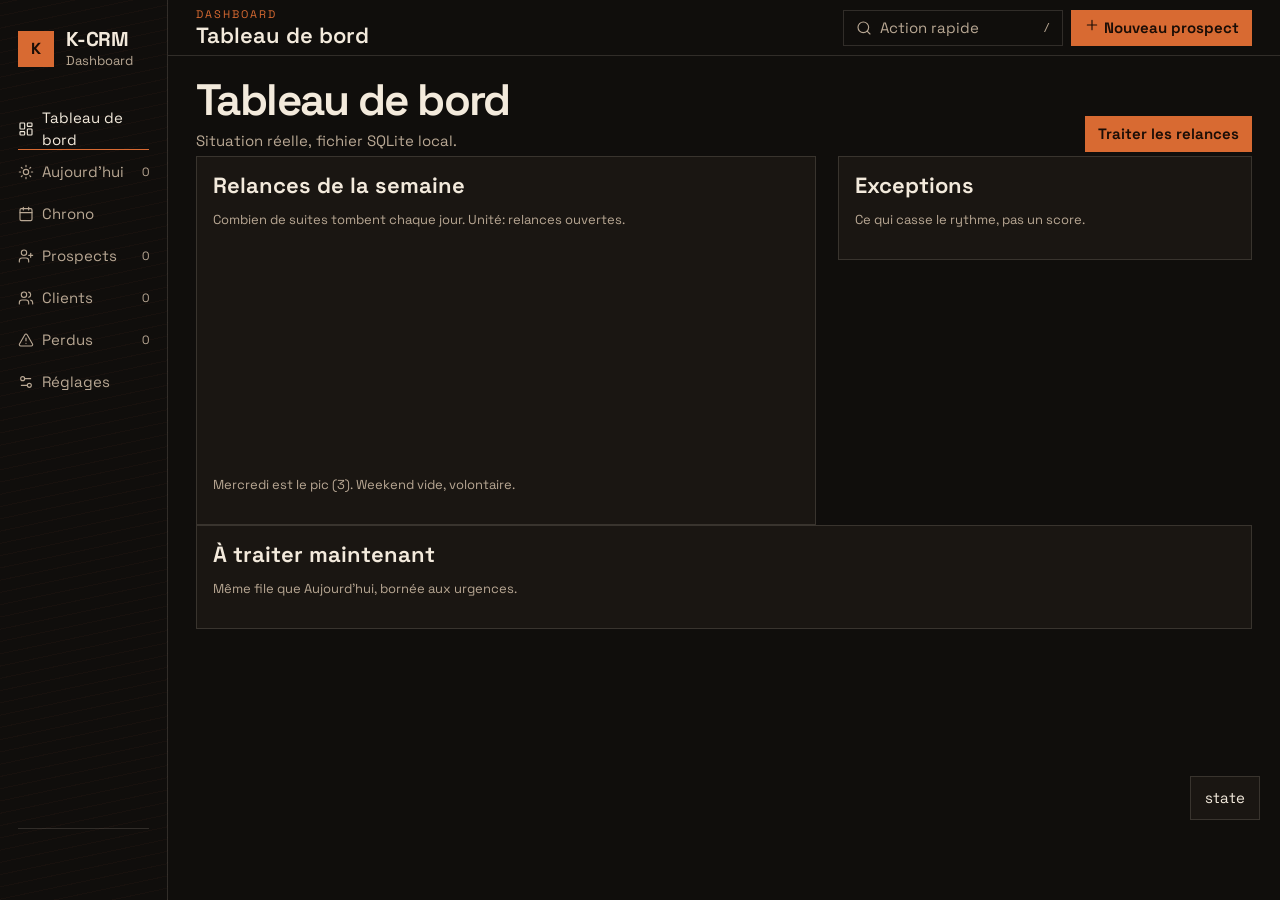
==== commit b2845654: "feat: empty custom activities, paper TOTP QR, quieter settings Pôle seeds (Kervia/Exonik/…) are gone" ====
--- a/internal/webui/static/index.html
+++ b/internal/webui/static/index.html
@@ -79,27 +79,8 @@
             <svg class="icon" aria-hidden="true"><use href="#Plus"/></svg>
             <span>Nouveau prospect</span>
           </button>
-          <button class="icon-button" id="preferencesTrigger" type="button" aria-label="Ouvrir les préférences d'interface" aria-controls="preferences" aria-expanded="false">
-            <svg class="icon" aria-hidden="true"><use href="#Settings2"/></svg>
-          </button>
-          <section class="preferences" id="preferences" aria-labelledby="preferencesTitle" hidden>
-            <h2 id="preferencesTitle">Interface</h2>
-            <p>Sombre par défaut, papier en option. Pas les cinq thèmes Kervia.</p>
-            <div class="setting">
-              <div class="setting-head"><strong>Ambiance</strong><span id="themeStatus">Sombre</span></div>
-              <div class="swatches" role="group" aria-label="Ambiance">
-                <button class="chip-btn" type="button" data-theme-option="dark" aria-pressed="true">Sombre</button>
-                <button class="chip-btn" type="button" data-theme-option="light" aria-pressed="false">Papier</button>
-              </div>
-            </div>
-          </section>
         </div>
       </header>
-
-      <div class="banner" role="status">
-        <strong>Preview NetBird. Données de développement.</strong>
-        Peau cuivre. Pas Twenty. Pas le live kervia.ch.
-      </div>
 
       <div class="content" id="contenu">
         <section class="view" id="view-dash">
@@ -229,10 +210,10 @@
           <div class="settings-grid" id="settingsPaneCompte" role="tabpanel" aria-labelledby="tabCompte">
             <article class="panel">
               <h2>Profil</h2>
-              <p>Identifiant unique. L'avatar s'affiche dans la barre.</p>
+              <p>Identifiant unique. L'avatar s'affiche à côté de ton nom, en bas à gauche.</p>
               <div class="avatar-row">
                 <img class="owner-avatar lg" id="settingsAvatar" alt="" hidden>
-                <div class="avatar-fallback" id="settingsAvatarFallback">H</div>
+                <div class="avatar-fallback" id="settingsAvatarFallback">?</div>
                 <div>
                   <p class="setting-id" id="settingsUser">-</p>
                   <button class="btn" type="button" id="avatarPick">Choisir une photo</button>
@@ -240,6 +221,20 @@
                 </div>
               </div>
               <p class="form-error" id="avatarErr" aria-live="polite"></p>
+            </article>
+
+            <article class="panel">
+              <h2>Activités</h2>
+              <p>Tes lignes. Vide au départ. Ajoute seulement ce dont tu as besoin.</p>
+              <ul class="activity-list" id="activityList"></ul>
+              <form class="activity-add" id="activityForm">
+                <div class="field">
+                  <label for="activityName">Nouvelle activité</label>
+                  <input id="activityName" maxlength="40" placeholder="Conseil, atelier…">
+                </div>
+                <button class="btn primary" type="submit">Ajouter</button>
+              </form>
+              <p class="form-error" id="activityErr" aria-live="polite"></p>
             </article>
 
             <article class="panel">
@@ -272,8 +267,11 @@
                 <button class="btn" type="submit">Générer un nouveau secret</button>
               </form>
               <form class="gate-form" id="totpConfirmForm" hidden>
-                <img id="totpQR" class="totp-qr" alt="QR code 2FA" hidden>
-                <p class="gate-note" style="margin-top:8px">Scanne, ou tape le secret.</p>
+                <figure class="totp-qr-wrap" id="totpQRWrap" hidden>
+                  <img id="totpQR" class="totp-qr" alt="QR code 2FA">
+                  <figcaption>À scanner avec l'authenticator</figcaption>
+                </figure>
+                <p class="gate-note">Le secret reste là si tu dois le taper à la main.</p>
                 <p class="secret-box" id="totpSecret"></p>
                 <div class="field"><label for="totpNew">Nouveau code</label><input id="totpNew" inputmode="numeric" maxlength="6" required></div>
                 <button class="btn primary" type="submit">Activer ce 2FA</button>
@@ -285,7 +283,7 @@
               <h2>Clés agent</h2>
               <p>API et MCP. Le secret n'apparaît qu'une fois. Il en faut au moins une.</p>
               <form class="key-create" id="keyForm">
-                <div class="field"><label for="keyName">Nom</label><input id="keyName" required placeholder="rita, hermes, mac…"></div>
+                <div class="field"><label for="keyName">Nom</label><input id="keyName" required placeholder="agent-1"></div>
                 <button class="btn primary" type="submit">Créer une clé</button>
               </form>
               <p class="secret-box" id="keyOnce" hidden></p>
@@ -307,8 +305,8 @@
               <p>Un seul. SMTP. Sert à envoyer. Mot de passe jamais réaffiché. Tester authentifie sans envoyer de message.</p>
               <form class="mail-form" id="smtpForm">
                 <input id="smtpId" type="hidden">
-                <div class="field"><label for="smtpName">Nom</label><input id="smtpName" required placeholder="Net6 envoi"></div>
-                <div class="field"><label for="smtpHost">Hôte</label><input id="smtpHost" required placeholder="smtp.net6.ch" autocomplete="off"></div>
+                <div class="field"><label for="smtpName">Nom</label><input id="smtpName" required placeholder="Envoi"></div>
+                <div class="field"><label for="smtpHost">Hôte</label><input id="smtpHost" required placeholder="smtp.domaine" autocomplete="off"></div>
                 <div class="field"><label for="smtpPort">Port</label><input id="smtpPort" inputmode="numeric" placeholder="587"></div>
                 <div class="field"><label for="smtpSec">Sécurité</label>
                   <select id="smtpSec">
@@ -319,7 +317,7 @@
                 </div>
                 <div class="field"><label for="smtpUser">Identifiant</label><input id="smtpUser" required autocomplete="off"></div>
                 <div class="field"><label for="smtpPass">Mot de passe</label><input id="smtpPass" type="password" autocomplete="new-password" placeholder="inchangé si vide"></div>
-                <div class="field"><label for="smtpFrom">Adresse d'envoi</label><input id="smtpFrom" required placeholder="herve@net6.ch"></div>
+                <div class="field"><label for="smtpFrom">Adresse d'envoi</label><input id="smtpFrom" required placeholder="contact@domaine"></div>
                 <div class="mail-actions">
                   <button class="btn primary" type="submit">Enregistrer</button>
                   <button class="btn" type="button" id="smtpTest">Tester</button>
@@ -333,8 +331,8 @@
               <h2>Boîtes à collecter</h2>
               <p>Autant que tu veux. IMAP. Préfère un dossier dédié plutôt que toute la boîte. Tester ouvre une session et se déconnecte, sans lire le courrier. Pas de relève automatique.</p>
               <form class="mail-form" id="imapForm">
-                <div class="field"><label for="imapName">Nom</label><input id="imapName" required placeholder="CRM net6"></div>
-                <div class="field"><label for="imapHost">Hôte</label><input id="imapHost" required placeholder="imap.net6.ch" autocomplete="off"></div>
+                <div class="field"><label for="imapName">Nom</label><input id="imapName" required placeholder="Collecte"></div>
+                <div class="field"><label for="imapHost">Hôte</label><input id="imapHost" required placeholder="imap.domaine" autocomplete="off"></div>
                 <div class="field"><label for="imapPort">Port</label><input id="imapPort" inputmode="numeric" placeholder="993"></div>
                 <div class="field"><label for="imapSec">Sécurité</label>
                   <select id="imapSec">
@@ -410,13 +408,9 @@
       <div class="form-grid">
         <div class="field"><label for="cName">Nom</label><input id="cName" name="name" required autocomplete="name"></div>
         <div class="field"><label for="cOrg">Organisation</label><input id="cOrg" name="org"></div>
-        <div class="field"><label for="cPole">Pôle</label>
-          <select id="cPole" name="pole" required>
-            <option value="Kervia">Kervia</option>
-            <option value="Exonik">Exonik</option>
-            <option value="EmoSana">EmoSana</option>
-            <option value="OP3">OP3</option>
-            <option value="perso">perso</option>
+        <div class="field"><label for="cPole">Activité</label>
+          <select id="cPole" name="pole">
+            <option value="">Aucune</option>
           </select>
         </div>
         <div class="field"><label for="cPhone">Téléphone</label><input id="cPhone" name="phone" type="tel"></div>
--- a/internal/webui/static/pupitre.css
+++ b/internal/webui/static/pupitre.css
@@ -539,16 +539,47 @@
   width: 28px; height: 3px; background: var(--line);
 }
 .step-dots span[aria-current="true"] { background: var(--copper); }
+.totp-qr-wrap {
+  display: inline-flex;
+  flex-direction: column;
+  gap: 8px;
+  margin: 8px 0 4px;
+  padding: 10px 10px 8px;
+  background: #f4efe8;
+  border: 1px solid var(--line);
+  color: #100e0c;
+}
+.totp-qr-wrap figcaption {
+  margin: 0;
+  font-size: 12px;
+  color: #5c5348;
+}
 .totp-qr {
   display: block;
-  width: 180px;
-  height: 180px;
-  padding: 12px;
-  margin: 4px 0 0;
-  background: #fff;
-  border-radius: 2px;
-  image-rendering: pixelated;
-}
+  width: 148px;
+  height: 148px;
+  background: #f4efe8;
+}
+.activity-list {
+  list-style: none;
+  margin: 0 0 12px;
+  padding: 0;
+}
+.activity-list li {
+  display: flex;
+  align-items: center;
+  justify-content: space-between;
+  gap: 8px;
+  min-height: 44px;
+  border-bottom: 1px solid var(--line);
+}
+.activity-list .empty { color: var(--mute); border: 0; }
+.activity-add {
+  display: flex;
+  gap: 8px;
+  align-items: end;
+}
+.activity-add .field { flex: 1; margin: 0; }
 .secret-box {
   padding: 12px 0;
   border-top: 1px solid var(--line);
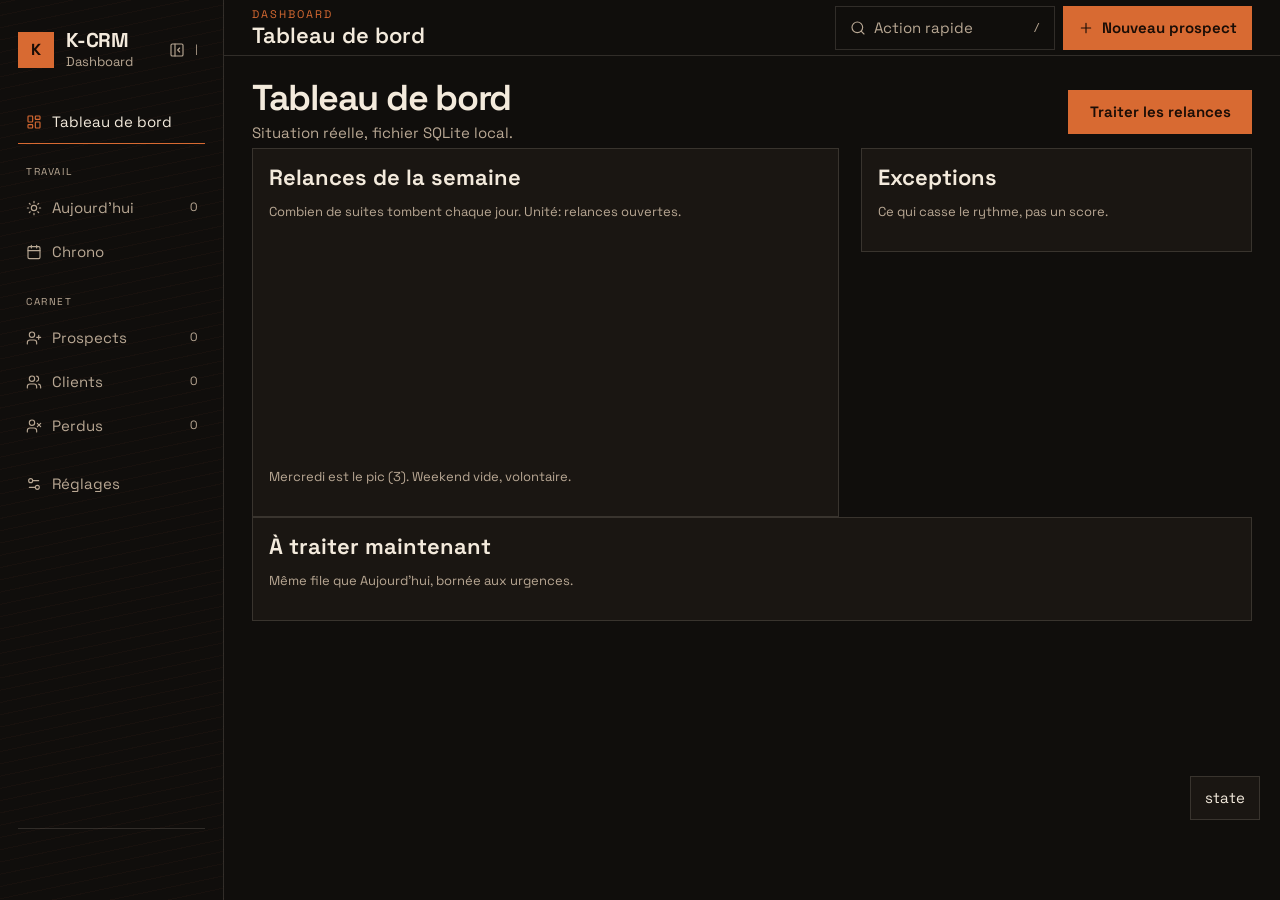
==== commit b9352025: "feat: 0.1.0-beta public install, classify, copper rail Client README and SANS-GARANTIE. Version comm" ====
--- a/internal/webui/static/index.html
+++ b/internal/webui/static/index.html
@@ -9,6 +9,7 @@
       try {
         const theme = localStorage.getItem("kcrm-alt-theme");
         document.documentElement.dataset.theme = theme === "light" ? "light" : "dark";
+        if (localStorage.getItem("kcrm-rail") === "1") document.documentElement.dataset.rail = "1";
       } catch (_) {
         document.documentElement.dataset.theme = "dark";
       }
@@ -34,6 +35,21 @@
       <symbol id="AlertTriangle" viewBox="0 0 24 24"><path d="m21.73 18-8-14a2 2 0 0 0-3.48 0l-8 14A2 2 0 0 0 4 21h16a2 2 0 0 0 1.73-3"/><path d="M12 9v4M12 17h.01"/></symbol>
       <symbol id="LayoutDashboard" viewBox="0 0 24 24"><rect width="7" height="9" x="3" y="3" rx="1"/><rect width="7" height="5" x="14" y="3" rx="1"/><rect width="7" height="9" x="14" y="12" rx="1"/><rect width="7" height="5" x="3" y="16" rx="1"/></symbol>
       <symbol id="Plus" viewBox="0 0 24 24"><path d="M12 5v14M5 12h14"/></symbol>
+      <symbol id="PanelLeftClose" viewBox="0 0 24 24"><rect width="18" height="18" x="3" y="3" rx="2"/><path d="M9 3v18M16 15l-3-3 3-3"/></symbol>
+      <symbol id="PanelLeft" viewBox="0 0 24 24"><rect width="18" height="18" x="3" y="3" rx="2"/><path d="M9 3v18"/></symbol>
+      <symbol id="ChevronDown" viewBox="0 0 24 24"><path d="m6 9 6 6 6-6"/></symbol>
+      <symbol id="Tag" viewBox="0 0 24 24"><path d="M12.586 2.586A2 2 0 0 0 11.172 2H4a2 2 0 0 0-2 2v7.172a2 2 0 0 0 .586 1.414l8.704 8.704a2.426 2.426 0 0 0 3.42 0l6.58-6.58a2.426 2.426 0 0 0 0-3.42z"/><circle cx="7.5" cy="7.5" r=".5" fill="currentColor"/></symbol>
+      <symbol id="Pencil" viewBox="0 0 24 24"><path d="M21.174 6.812a1 1 0 0 0-3.986-3.987L3.842 16.174a2 2 0 0 0-.5.83l-1.321 4.352a.5.5 0 0 0 .623.622l4.353-1.32a2 2 0 0 0 .83-.497z"/><path d="m15 5 4 4"/></symbol>
+      <symbol id="StickyNote" viewBox="0 0 24 24"><path d="M16 3H5a2 2 0 0 0-2 2v14a2 2 0 0 0 2 2h14a2 2 0 0 0 2-2V8Z"/><path d="M15 3v4a2 2 0 0 0 2 2h4"/></symbol>
+      <symbol id="Ban" viewBox="0 0 24 24"><circle cx="12" cy="12" r="10"/><path d="m4.9 4.9 14.2 14.2"/></symbol>
+      <symbol id="KeyRound" viewBox="0 0 24 24"><path d="M2.586 17.414A2 2 0 0 1 2 16V8a2 2 0 0 1 .586-1.414l.828-.828A2 2 0 0 1 4.828 5h10.344a2 2 0 0 1 1.414.586l.828.828A2 2 0 0 1 18 8v8a2 2 0 0 1-.586 1.414l-.828.828A2 2 0 0 1 15.172 19H4.828a2 2 0 0 1-1.414-.586z"/><circle cx="8.5" cy="12" r="2"/></symbol>
+      <symbol id="Shield" viewBox="0 0 24 24"><path d="M20 13c0 5-3.5 7.5-7.66 8.95a1 1 0 0 1-.67-.01C7.5 20.5 4 18 4 13V6a1 1 0 0 1 1-1c2 0 4.5-1.2 6.24-2.72a1.17 1.17 0 0 1 1.52 0C14.51 3.81 17 5 19 5a1 1 0 0 1 1 1z"/></symbol>
+      <symbol id="Database" viewBox="0 0 24 24"><ellipse cx="12" cy="5" rx="9" ry="3"/><path d="M3 5V19A9 3 0 0 0 21 19V5"/><path d="M3 12A9 3 0 0 0 21 12"/></symbol>
+      <symbol id="LogOut" viewBox="0 0 24 24"><path d="M9 21H5a2 2 0 0 1-2-2V5a2 2 0 0 1 2-2h4"/><polyline points="16 17 21 12 16 7"/><line x1="21" x2="9" y1="12" y2="12"/></symbol>
+      <symbol id="UserX" viewBox="0 0 24 24"><path d="M16 21v-2a4 4 0 0 0-4-4H6a4 4 0 0 0-4 4v2"/><circle cx="9" cy="7" r="4"/><line x1="17" x2="22" y1="8" y2="13"/><line x1="22" x2="17" y1="8" y2="13"/></symbol>
+      <symbol id="Inbox" viewBox="0 0 24 24"><polyline points="22 12 16 12 14 15 10 15 8 12 2 12"/><path d="M5.45 5.11 2 12v6a2 2 0 0 0 2 2h16a2 2 0 0 0 2-2v-6l-3.45-6.89A2 2 0 0 0 16.76 4H7.24a2 2 0 0 0-1.79 1.11z"/></symbol>
+      <symbol id="Clock" viewBox="0 0 24 24"><circle cx="12" cy="12" r="10"/><polyline points="12 6 12 12 16 14"/></symbol>
+      <symbol id="Send" viewBox="0 0 24 24"><path d="m22 2-7 20-4-9-9-4Z"/><path d="M22 2 11 13"/></symbol>
     </defs>
   </svg>
 
@@ -47,15 +63,25 @@
           <div class="product-name">K-CRM</div>
           <div class="product-copy">Dashboard</div>
         </div>
-      </div>
-      <nav class="nav" aria-label="Navigation principale">
-        <button class="nav-btn" type="button" data-nav="dash" aria-current="page"><svg class="icon" aria-hidden="true"><use href="#LayoutDashboard"/></svg>Tableau de bord</button>
-        <button class="nav-btn" type="button" data-nav="today"><svg class="icon" aria-hidden="true"><use href="#Sun"/></svg>Aujourd'hui<span class="count" data-count="today">0</span></button>
-        <button class="nav-btn" type="button" data-nav="chrono"><svg class="icon" aria-hidden="true"><use href="#Calendar"/></svg>Chrono</button>
-        <button class="nav-btn" type="button" data-nav="prospects"><svg class="icon" aria-hidden="true"><use href="#UserPlus"/></svg>Prospects<span class="count" data-count="prospects">0</span></button>
-        <button class="nav-btn" type="button" data-nav="clients"><svg class="icon" aria-hidden="true"><use href="#Users"/></svg>Clients<span class="count" data-count="clients">0</span></button>
-        <button class="nav-btn" type="button" data-nav="lost"><svg class="icon" aria-hidden="true"><use href="#AlertTriangle"/></svg>Perdus<span class="count" data-count="lost">0</span></button>
-        <button class="nav-btn" type="button" data-nav="settings"><svg class="icon" aria-hidden="true"><use href="#Settings2"/></svg>Réglages</button>
+        <button class="rail-toggle" type="button" id="railToggle" data-rail-toggle aria-controls="appNav" aria-expanded="true" title="Réduire le menu" aria-label="Réduire le menu">
+          <svg class="icon" aria-hidden="true"><use href="#PanelLeftClose"/></svg>
+          <span class="nav-label">Réduire</span>
+        </button>
+      </div>
+      <nav class="nav" id="appNav" aria-label="Navigation">
+        <button class="nav-btn" type="button" data-nav="dash" title="Tableau de bord" aria-current="page"><svg class="icon" aria-hidden="true"><use href="#LayoutDashboard"/></svg><span class="nav-label">Tableau de bord</span></button>
+        <details class="nav-group" open data-group="work">
+          <summary>Travail</summary>
+          <button class="nav-btn" type="button" data-nav="today" title="Aujourd'hui"><svg class="icon" aria-hidden="true"><use href="#Sun"/></svg><span class="nav-label">Aujourd'hui</span><span class="count" data-count="today">0</span></button>
+          <button class="nav-btn" type="button" data-nav="chrono" title="Chrono"><svg class="icon" aria-hidden="true"><use href="#Calendar"/></svg><span class="nav-label">Chrono</span></button>
+        </details>
+        <details class="nav-group" open data-group="book">
+          <summary>Carnet</summary>
+          <button class="nav-btn" type="button" data-nav="prospects" title="Prospects"><svg class="icon" aria-hidden="true"><use href="#UserPlus"/></svg><span class="nav-label">Prospects</span><span class="count" data-count="prospects">0</span></button>
+          <button class="nav-btn" type="button" data-nav="clients" title="Clients"><svg class="icon" aria-hidden="true"><use href="#Users"/></svg><span class="nav-label">Clients</span><span class="count" data-count="clients">0</span></button>
+          <button class="nav-btn" type="button" data-nav="lost" title="Perdus"><svg class="icon" aria-hidden="true"><use href="#UserX"/></svg><span class="nav-label">Perdus</span><span class="count" data-count="lost">0</span></button>
+        </details>
+        <button class="nav-btn" type="button" data-nav="settings" title="Réglages"><svg class="icon" aria-hidden="true"><use href="#Settings2"/></svg><span class="nav-label">Réglages</span></button>
       </nav>
       <div class="sidebar-foot">
         <img class="owner-avatar" id="ownerAvatar" alt="" hidden>
@@ -89,7 +115,9 @@
               <h1>Tableau de bord</h1>
               <p id="dashPeriod">Situation réelle, fichier SQLite local.</p>
             </div>
-            <button class="btn primary" type="button" data-nav="today">Traiter les relances</button>
+            <div class="view-actions">
+              <button class="btn primary" type="button" data-nav="today">Traiter les relances</button>
+            </div>
           </div>
           <div class="filters" data-filter-bar></div>
           <div class="kpis" id="dashKpis"></div>
@@ -153,7 +181,9 @@
               <h1>Prospects</h1>
               <p>Monde séparé. Un prospect sans relance future est cassé.</p>
             </div>
-            <button class="btn primary" type="button" id="newPersonBtn2">Nouveau prospect</button>
+            <div class="view-actions">
+              <button class="btn primary" type="button" id="newPersonBtn2">Nouveau prospect</button>
+            </div>
           </div>
           <div class="filters" data-filter-bar></div>
           <div class="stack" id="prospectList"></div>
@@ -187,7 +217,9 @@
               <h1 id="personTitle">Fiche</h1>
               <p id="personSub"></p>
             </div>
-            <button class="btn ghost" type="button" data-nav="today">Retour</button>
+            <div class="view-actions">
+              <button class="btn ghost" type="button" data-nav="today">Retour</button>
+            </div>
           </div>
           <div class="layout">
             <article class="panel" id="personScene"></article>
@@ -201,15 +233,15 @@
               <h1>Réglages</h1>
               <p>Toi, le 2FA, les clés agent, le mail. Rien d'une équipe.</p>
             </div>
-            <button class="btn ghost" type="button" id="logoutBtn">Se déconnecter</button>
+            <button class="btn ghost" type="button" id="logoutBtn"><svg class="icon" aria-hidden="true"><use href="#LogOut"/></svg>Se déconnecter</button>
           </div>
           <div class="settings-tabs" role="tablist" aria-label="Réglages">
             <button class="settings-tab" type="button" data-settings-tab="compte" role="tab" aria-selected="true" id="tabCompte">Compte</button>
             <button class="settings-tab" type="button" data-settings-tab="email" role="tab" aria-selected="false" id="tabEmail">Email</button>
           </div>
           <div class="settings-grid" id="settingsPaneCompte" role="tabpanel" aria-labelledby="tabCompte">
-            <article class="panel">
-              <h2>Profil</h2>
+            <details class="fold" open>
+              <summary><svg class="icon" aria-hidden="true"><use href="#Users"/></svg>Profil</summary>
               <p>Identifiant unique. L'avatar s'affiche à côté de ton nom, en bas à gauche.</p>
               <div class="avatar-row">
                 <img class="owner-avatar lg" id="settingsAvatar" alt="" hidden>
@@ -221,11 +253,11 @@
                 </div>
               </div>
               <p class="form-error" id="avatarErr" aria-live="polite"></p>
-            </article>
-
-            <article class="panel">
-              <h2>Activités</h2>
-              <p>Tes lignes. Vide au départ. Ajoute seulement ce dont tu as besoin.</p>
+            </details>
+
+            <details class="fold" open>
+              <summary><svg class="icon" aria-hidden="true"><use href="#Tag"/></svg>Activités</summary>
+              <p>Tes lignes. Vide au départ. Classer un prospect les ajoute aussi.</p>
               <ul class="activity-list" id="activityList"></ul>
               <form class="activity-add" id="activityForm">
                 <div class="field">
@@ -235,19 +267,19 @@
                 <button class="btn primary" type="submit">Ajouter</button>
               </form>
               <p class="form-error" id="activityErr" aria-live="polite"></p>
-            </article>
-
-            <article class="panel">
-              <h2>Ambiance</h2>
+            </details>
+
+            <details class="fold">
+              <summary><svg class="icon" aria-hidden="true"><use href="#Sun"/></svg>Ambiance</summary>
               <p>Sombre par défaut, papier en option.</p>
               <div class="swatches" role="group" aria-label="Ambiance">
                 <button class="chip-btn" type="button" data-theme-option="dark" aria-pressed="true">Sombre</button>
                 <button class="chip-btn" type="button" data-theme-option="light" aria-pressed="false">Papier</button>
               </div>
-            </article>
-
-            <article class="panel">
-              <h2>Mot de passe</h2>
+            </details>
+
+            <details class="fold">
+              <summary><svg class="icon" aria-hidden="true"><use href="#LockKeyhole"/></svg>Mot de passe</summary>
               <p>Dix caractères minimum. Le code 2FA confirme le changement.</p>
               <form class="gate-form" id="passwordForm">
                 <div class="field"><label for="pwCurrent">Actuel</label><input id="pwCurrent" type="password" required autocomplete="current-password"></div>
@@ -256,10 +288,10 @@
                 <p class="form-error" id="pwErr" aria-live="polite"></p>
                 <button class="btn primary" type="submit">Changer le mot de passe</button>
               </form>
-            </article>
-
-            <article class="panel">
-              <h2>2FA</h2>
+            </details>
+
+            <details class="fold">
+              <summary><svg class="icon" aria-hidden="true"><use href="#Shield"/></svg>2FA</summary>
               <p>Obligatoire. Un nouvel authenticator remplace l'ancien après confirmation.</p>
               <form class="gate-form" id="totpStartForm">
                 <div class="field"><label for="totpPass">Mot de passe</label><input id="totpPass" type="password" required></div>
@@ -277,10 +309,10 @@
                 <button class="btn primary" type="submit">Activer ce 2FA</button>
               </form>
               <p class="form-error" id="totpErr" aria-live="polite"></p>
-            </article>
-
-            <article class="panel settings-wide">
-              <h2>Clés agent</h2>
+            </details>
+
+            <details class="fold settings-wide">
+              <summary><svg class="icon" aria-hidden="true"><use href="#KeyRound"/></svg>Clés agent</summary>
               <p>API et MCP. Le secret n'apparaît qu'une fois. Il en faut au moins une.</p>
               <form class="key-create" id="keyForm">
                 <div class="field"><label for="keyName">Nom</label><input id="keyName" required placeholder="agent-1"></div>
@@ -289,19 +321,19 @@
               <p class="secret-box" id="keyOnce" hidden></p>
               <div class="stack" id="keyList"></div>
               <p class="form-error" id="keyErr" aria-live="polite"></p>
-            </article>
-
-            <article class="panel settings-wide">
-              <h2>Sauvegardes</h2>
+            </details>
+
+            <details class="fold settings-wide">
+              <summary><svg class="icon" aria-hidden="true"><use href="#Database"/></svg>Sauvegardes</summary>
               <p>Copies SQLite locales. Restaurer remplace le carnet au prochain démarrage.</p>
               <button class="btn primary" type="button" id="backupNow">Sauvegarder maintenant</button>
               <div class="stack" id="backupList"></div>
               <p class="form-error" id="backupErr" aria-live="polite"></p>
-            </article>
+            </details>
           </div>
           <div class="settings-grid" id="settingsPaneEmail" role="tabpanel" aria-labelledby="tabEmail" hidden>
-            <article class="panel settings-wide">
-              <h2>Compte d'envoi</h2>
+            <details class="fold settings-wide" open>
+              <summary><svg class="icon" aria-hidden="true"><use href="#Send"/></svg>Compte d'envoi</summary>
               <p>Un seul. SMTP. Sert à envoyer. Mot de passe jamais réaffiché. Tester authentifie sans envoyer de message.</p>
               <form class="mail-form" id="smtpForm">
                 <input id="smtpId" type="hidden">
@@ -325,10 +357,10 @@
               </form>
               <p class="secret-box" id="smtpOut" hidden></p>
               <p class="form-error" id="smtpErr" aria-live="polite"></p>
-            </article>
-
-            <article class="panel settings-wide">
-              <h2>Boîtes à collecter</h2>
+            </details>
+
+            <details class="fold settings-wide">
+              <summary><svg class="icon" aria-hidden="true"><use href="#Inbox"/></svg>Boîtes à collecter</summary>
               <p>Autant que tu veux. IMAP. Préfère un dossier dédié plutôt que toute la boîte. Tester ouvre une session et se déconnecte, sans lire le courrier. Pas de relève automatique.</p>
               <form class="mail-form" id="imapForm">
                 <div class="field"><label for="imapName">Nom</label><input id="imapName" required placeholder="Collecte"></div>
@@ -350,10 +382,10 @@
               </form>
               <div class="stack" id="imapList"></div>
               <p class="form-error" id="imapErr" aria-live="polite"></p>
-            </article>
-
-            <article class="panel settings-wide">
-              <h2>Parseur</h2>
+            </details>
+
+            <details class="fold settings-wide">
+              <summary><svg class="icon" aria-hidden="true"><use href="#StickyNote"/></svg>Parseur</summary>
               <p>RFC822 à la main. Une note seulement si l'expéditeur (ou un destinataire) est déjà au carnet. Listes, bounces, noreply, réponses auto et messages vides : refusés. Jamais de nouvelle fiche.</p>
               <form id="ingestForm">
                 <div class="field"><label for="ingestFile">Fichier .eml</label><input id="ingestFile" type="file" accept=".eml,message/rfc822,text/plain"></div>
@@ -362,7 +394,7 @@
               </form>
               <p id="ingestOut" class="secret-box" hidden></p>
               <p class="form-error" id="ingestErr" aria-live="polite"></p>
-            </article>
+            </details>
           </div>
         </section>
       </div>
@@ -370,12 +402,13 @@
   </div>
 
   <nav class="mobile-nav" aria-label="Navigation mobile">
-    <button class="nav-btn" type="button" data-nav="dash" aria-current="page"><svg class="icon" aria-hidden="true"><use href="#LayoutDashboard"/></svg>Tableau</button>
-    <button class="nav-btn" type="button" data-nav="today"><svg class="icon" aria-hidden="true"><use href="#Sun"/></svg>Relances</button>
-    <button class="nav-btn" type="button" data-nav="chrono"><svg class="icon" aria-hidden="true"><use href="#Calendar"/></svg>Chrono</button>
-    <button class="nav-btn" type="button" data-nav="prospects"><svg class="icon" aria-hidden="true"><use href="#UserPlus"/></svg>Prospects</button>
-    <button class="nav-btn" type="button" data-nav="clients"><svg class="icon" aria-hidden="true"><use href="#Users"/></svg>Clients</button>
-    <button class="nav-btn" type="button" data-nav="lost"><svg class="icon" aria-hidden="true"><use href="#AlertTriangle"/></svg>Perdus</button>
+    <button class="nav-btn" type="button" data-nav="dash" title="Tableau de bord" aria-current="page"><svg class="icon" aria-hidden="true"><use href="#LayoutDashboard"/></svg><span class="nav-label">Tableau</span></button>
+    <button class="nav-btn" type="button" data-nav="today" title="Aujourd'hui"><svg class="icon" aria-hidden="true"><use href="#Sun"/></svg><span class="nav-label">Relances</span></button>
+    <button class="nav-btn" type="button" data-nav="chrono" title="Chrono"><svg class="icon" aria-hidden="true"><use href="#Calendar"/></svg><span class="nav-label">Chrono</span></button>
+    <button class="nav-btn" type="button" data-nav="prospects" title="Prospects"><svg class="icon" aria-hidden="true"><use href="#UserPlus"/></svg><span class="nav-label">Prospects</span></button>
+    <button class="nav-btn" type="button" data-nav="clients" title="Clients"><svg class="icon" aria-hidden="true"><use href="#Users"/></svg><span class="nav-label">Clients</span></button>
+    <button class="nav-btn" type="button" data-nav="lost" title="Perdus"><svg class="icon" aria-hidden="true"><use href="#UserX"/></svg><span class="nav-label">Perdus</span></button>
+    <button class="nav-btn" type="button" data-nav="settings" title="Réglages"><svg class="icon" aria-hidden="true"><use href="#Settings2"/></svg><span class="nav-label">Réglages</span></button>
   </nav>
 
   <div class="overlay" id="dialog" hidden>
@@ -411,7 +444,12 @@
         <div class="field"><label for="cPole">Activité</label>
           <select id="cPole" name="pole">
             <option value="">Aucune</option>
+            <option value="__new__">Nouvelle…</option>
           </select>
+        </div>
+        <div class="field" id="cPoleNewWrap" hidden>
+          <label for="cPoleNew">Nouvelle activité</label>
+          <input id="cPoleNew" maxlength="40" placeholder="Conseil, atelier…">
         </div>
         <div class="field"><label for="cPhone">Téléphone</label><input id="cPhone" name="phone" type="tel"></div>
         <div class="field"><label for="cMail">E-mail</label><input id="cMail" name="email" type="email"></div>
--- a/internal/webui/static/pupitre.css
+++ b/internal/webui/static/pupitre.css
@@ -58,9 +58,10 @@
 }
 
 .shell {
-  min-height: 100vh;
+  min-height: 100dvh;
   display: grid;
-  grid-template-columns: 168px minmax(0, 1fr);
+  grid-template-columns: 224px minmax(0, 1fr);
+  transition: grid-template-columns 180ms ease;
 }
 
 .sidebar {
@@ -79,6 +80,13 @@
 }
 
 .brand-product { display: flex; align-items: center; gap: 12px; min-width: 0; }
+.brand-product .rail-toggle {
+  margin-left: auto;
+  margin-top: 0;
+  flex: 0 0 44px;
+  width: 44px;
+  justify-content: center;
+}
 .brand-mark {
   flex: 0 0 36px;
   width: 36px; height: 36px;
@@ -154,21 +162,107 @@
   text-transform: none;
 }
 
-.nav { display: grid; gap: 2px; margin-top: 36px; }
-.nav-btn {
-  min-height: 40px;
-  display: flex; align-items: center; gap: 8px;
-  width: 100%; padding: 0;
+.nav { display: grid; gap: 2px; margin-top: 28px; flex: 1; align-content: start; }
+.nav-group {
+  display: grid;
+  gap: 2px;
+  margin-top: 12px;
+}
+.nav-group > summary {
+  list-style: none;
+  cursor: pointer;
+  user-select: none;
+  color: var(--mute);
+  font-size: 10px;
+  letter-spacing: 0.16em;
+  text-transform: uppercase;
+  min-height: 28px;
+  display: flex;
+  align-items: center;
+  padding: 0 8px;
+}
+.nav-group > summary::-webkit-details-marker { display: none; }
+.nav-btn, .rail-toggle {
+  min-height: 44px;
+  display: flex; align-items: center; gap: 10px;
+  width: 100%; padding: 0 8px;
   border: 0; background: transparent;
   color: var(--mute); text-align: left;
 }
+.nav-btn .icon, .rail-toggle .icon {
+  flex: 0 0 16px;
+  width: 16px;
+  height: 16px;
+}
+.nav-label { flex: 1; min-width: 0; overflow: hidden; text-overflow: ellipsis; white-space: nowrap; }
 .nav-btn .count {
-  margin-left: auto; font-variant-numeric: tabular-nums; font-size: 12px;
-}
+  margin-left: auto;
+  min-width: 1.25rem;
+  text-align: right;
+  font-variant-numeric: tabular-nums;
+  font-size: 12px;
+}
+.nav > .nav-btn[data-nav="settings"] { margin-top: 12px; }
 .nav-btn[aria-current="page"] {
   color: var(--fg);
   box-shadow: inset 0 -1px 0 var(--copper);
 }
+.nav-btn[aria-current="page"] .icon { color: var(--copper); }
+.rail-toggle {
+  margin-top: 12px;
+  color: var(--mute);
+}
+html[data-rail="1"] .shell { grid-template-columns: 56px minmax(0, 1fr); }
+html[data-rail="1"] .sidebar {
+  padding: 16px 6px;
+  overflow: hidden;
+}
+html[data-rail="1"] .brand-product {
+  flex-direction: column;
+  justify-content: center;
+  gap: 8px;
+}
+html[data-rail="1"] .brand-product .rail-toggle { margin-left: 0; }
+html[data-rail="1"] .brand-text,
+html[data-rail="1"] .nav-label,
+html[data-rail="1"] .sidebar-foot strong,
+html[data-rail="1"] .nav-group > summary { display: none !important; }
+html[data-rail="1"] .nav { margin-top: 16px; }
+html[data-rail="1"] .nav-group {
+  display: contents;
+}
+html[data-rail="1"] .nav-btn,
+html[data-rail="1"] .rail-toggle {
+  justify-content: center;
+  width: 44px;
+  margin-inline: auto;
+  padding: 0;
+  box-shadow: none;
+  font-size: 0;
+  gap: 0;
+}
+html[data-rail="1"] .nav-btn .icon,
+html[data-rail="1"] .rail-toggle .icon { font-size: 16px; }
+html[data-rail="1"] .nav-btn[aria-current="page"] {
+  color: var(--copper);
+  background: color-mix(in srgb, var(--copper) 14%, transparent);
+}
+html[data-rail="1"] .nav-btn { position: relative; }
+html[data-rail="1"] .nav-btn .count {
+  position: absolute;
+  top: 2px;
+  right: -2px;
+  margin: 0;
+  min-width: 16px;
+  height: 16px;
+  padding: 0 4px;
+  font-size: 10px;
+  line-height: 16px;
+  text-align: center;
+  color: var(--copper-ink);
+  background: var(--copper);
+}
+html[data-rail="1"] .sidebar-foot { justify-content: center; }
 
 .sidebar-foot {
   margin-top: auto; padding-top: 16px;
@@ -207,15 +301,22 @@
 .top-actions { margin-left: auto; display: flex; align-items: center; gap: 8px; }
 
 .icon-button, .search-btn, .btn, .chip-btn {
-  min-height: 36px;
+  min-height: 44px;
   border: 1px solid var(--line);
   background: transparent;
   color: var(--fg);
-  padding: 0 12px;
-}
-.icon-button { width: 36px; padding: 0; display: grid; place-items: center; }
+  padding: 0 14px;
+}
+.btn {
+  display: inline-flex;
+  align-items: center;
+  justify-content: center;
+  gap: 8px;
+}
+.chip-btn { min-height: 36px; padding: 0 10px; }
+.icon-button { width: 44px; height: 44px; padding: 0; display: grid; place-items: center; }
 .search-btn {
-  min-width: 220px; display: inline-flex; align-items: center; gap: 8px; color: var(--mute);
+  min-width: 220px; height: 44px; display: inline-flex; align-items: center; gap: 8px; color: var(--mute);
 }
 .search-btn kbd { margin-left: auto; font-size: 11px; color: var(--mute); }
 .btn.primary { background: var(--copper); color: var(--copper-ink); border-color: var(--copper); font-weight: 650; }
@@ -250,13 +351,26 @@
 .content { padding: 24px 28px 80px; display: grid; gap: 22px; }
 .view[hidden] { display: none; }
 
-.view-head { display: flex; justify-content: space-between; gap: 16px; align-items: end; }
+.view-head {
+  display: grid;
+  grid-template-columns: minmax(0, 1fr) auto;
+  gap: 16px 24px;
+  align-items: center;
+}
 .view-head h1 {
   margin: 0;
-  font: 650 44px/0.95 var(--display);
+  font: 650 36px/1 var(--display);
   letter-spacing: -0.035em;
 }
-.view-head p { margin: 8px 0 0; color: var(--mute); max-width: 42rem; }
+.view-head p { margin: 6px 0 0; color: var(--mute); max-width: 42rem; }
+.view-actions {
+  display: flex;
+  align-items: center;
+  justify-content: flex-end;
+  gap: 8px;
+  min-height: 44px;
+}
+.view-actions .btn.primary { min-width: 11.5rem; }
 
 .layout { display: grid; grid-template-columns: minmax(0, 1.2fr) minmax(260px, 0.8fr); gap: 22px; align-items: start; }
 .stack { display: grid; gap: 10px; }
@@ -311,6 +425,35 @@
 
 .panel { padding: 16px; }
 .panel h2 { margin: 0; font: 650 22px/1.15 var(--display); }
+.fold {
+  border: 1px solid var(--line);
+  background: var(--surface);
+  padding: 0 16px 16px;
+}
+.fold > summary {
+  list-style: none;
+  cursor: pointer;
+  user-select: none;
+  display: flex;
+  align-items: center;
+  gap: 8px;
+  min-height: 44px;
+  font: 650 16px/1.2 var(--display);
+  padding: 8px 0;
+}
+.fold > summary::-webkit-details-marker { display: none; }
+.fold > summary::after {
+  content: "";
+  width: 16px;
+  height: 16px;
+  margin-left: auto;
+  background: currentColor;
+  -webkit-mask: url("data:image/svg+xml,%3Csvg xmlns='http://www.w3.org/2000/svg' viewBox='0 0 24 24' fill='none' stroke='black' stroke-width='2' stroke-linecap='round' stroke-linejoin='round'%3E%3Cpath d='m6 9 6 6 6-6'/%3E%3C/svg%3E") center / contain no-repeat;
+  mask: url("data:image/svg+xml,%3Csvg xmlns='http://www.w3.org/2000/svg' viewBox='0 0 24 24' fill='none' stroke='black' stroke-width='2' stroke-linecap='round' stroke-linejoin='round'%3E%3Cpath d='m6 9 6 6 6-6'/%3E%3C/svg%3E") center / contain no-repeat;
+  transform: rotate(-90deg);
+}
+.fold[open] > summary::after { transform: none; }
+.fold > summary .icon { color: var(--copper); }
 .scene-name { margin: 8px 0 0; font: 650 28px/1.1 var(--display); }
 .next-action {
   margin-top: 16px; padding: 12px 0;
@@ -327,16 +470,17 @@
 
 .empty { padding: 28px; border: 1px dashed var(--line); color: var(--mute); text-align: center; }
 
-.kpis { display: grid; grid-template-columns: 1.4fr 1fr 1fr 1fr; gap: 10px; }
+.kpis { display: grid; grid-template-columns: repeat(4, minmax(0, 1fr)); gap: 10px; align-items: stretch; }
 .kpi {
-  display: grid; grid-template-columns: 4px 1fr; gap: 0 12px; padding: 14px 14px 14px 0;
+  display: grid; grid-template-columns: 4px minmax(0, 1fr); gap: 0 12px; padding: 16px 16px 16px 0;
+  min-height: 132px; align-content: start;
 }
 .kpi .mark { grid-row: 1 / span 4; }
-.kpi strong { font: 650 48px/0.9 var(--display); letter-spacing: -0.04em; }
-.kpi b { font-family: var(--display); }
-.kpi small { color: var(--mute); font-size: 13px; }
-
-.card-head p, .panel > p { color: var(--mute); font-size: 13px; }
+.kpi strong { font: 650 40px/0.9 var(--display); letter-spacing: -0.04em; }
+.kpi b { font-family: var(--display); margin-top: 6px; }
+.kpi small { color: var(--mute); font-size: 13px; margin-top: 4px; }
+
+.card-head p, .panel > p, .fold > p { color: var(--mute); font-size: 13px; }
 .chart {
   height: 220px; display: grid; grid-template-columns: repeat(7, 1fr);
   align-items: end; gap: 8px; padding: 12px 0;
@@ -469,23 +613,28 @@
 @media (max-width: 1024px) {
   .layout { grid-template-columns: 1fr; }
   .kpis { grid-template-columns: 1fr 1fr; }
+  .view-head { grid-template-columns: 1fr; }
+  .view-actions { justify-content: flex-start; }
 }
 @media (max-width: 767px) {
   .shell { display: block; }
   .sidebar { display: none; }
   .main { padding-bottom: 76px; }
   .search-btn span, .search-btn kbd, #newPersonBtn span { display: none; }
-  .search-btn { min-width: 40px; width: 40px; padding: 0; justify-content: center; }
+  .search-btn { min-width: 44px; width: 44px; height: 44px; padding: 0; justify-content: center; }
   .kpis, .form-grid, .day-block { grid-template-columns: 1fr; }
   .view-head h1 { font-size: 32px; }
   .mobile-nav {
     position: fixed; left: 10px; right: 10px; bottom: 8px; z-index: 35;
-    display: grid; grid-template-columns: repeat(5, 1fr);
+    display: flex;
+    overflow-x: auto;
     border: 1px solid var(--line); background: var(--bg);
   }
   .mobile-nav .nav-btn {
-    min-height: 44px; flex-direction: column; justify-content: center; gap: 2px; font-size: 11px;
+    min-height: 44px; flex: 1 0 56px; flex-direction: column; justify-content: center; gap: 2px; font-size: 11px;
+    box-shadow: none;
   }
+  .mobile-nav .nav-label { display: block; overflow: hidden; text-overflow: ellipsis; max-width: 64px; }
   .field input, .field textarea, .field select { font-size: 16px; min-height: 44px; }
 }
 @media (prefers-reduced-motion: reduce) {
@@ -580,6 +729,17 @@
   align-items: end;
 }
 .activity-add .field { flex: 1; margin: 0; }
+.classify {
+  margin: 0 0 16px;
+}
+.classify-new {
+  display: flex;
+  flex-direction: column;
+  gap: 8px;
+  margin-top: 8px;
+}
+#personActions .fold { margin-top: 12px; }
+#personActions .fold .stack { margin-top: 8px; }
 .secret-box {
   padding: 12px 0;
   border-top: 1px solid var(--line);
